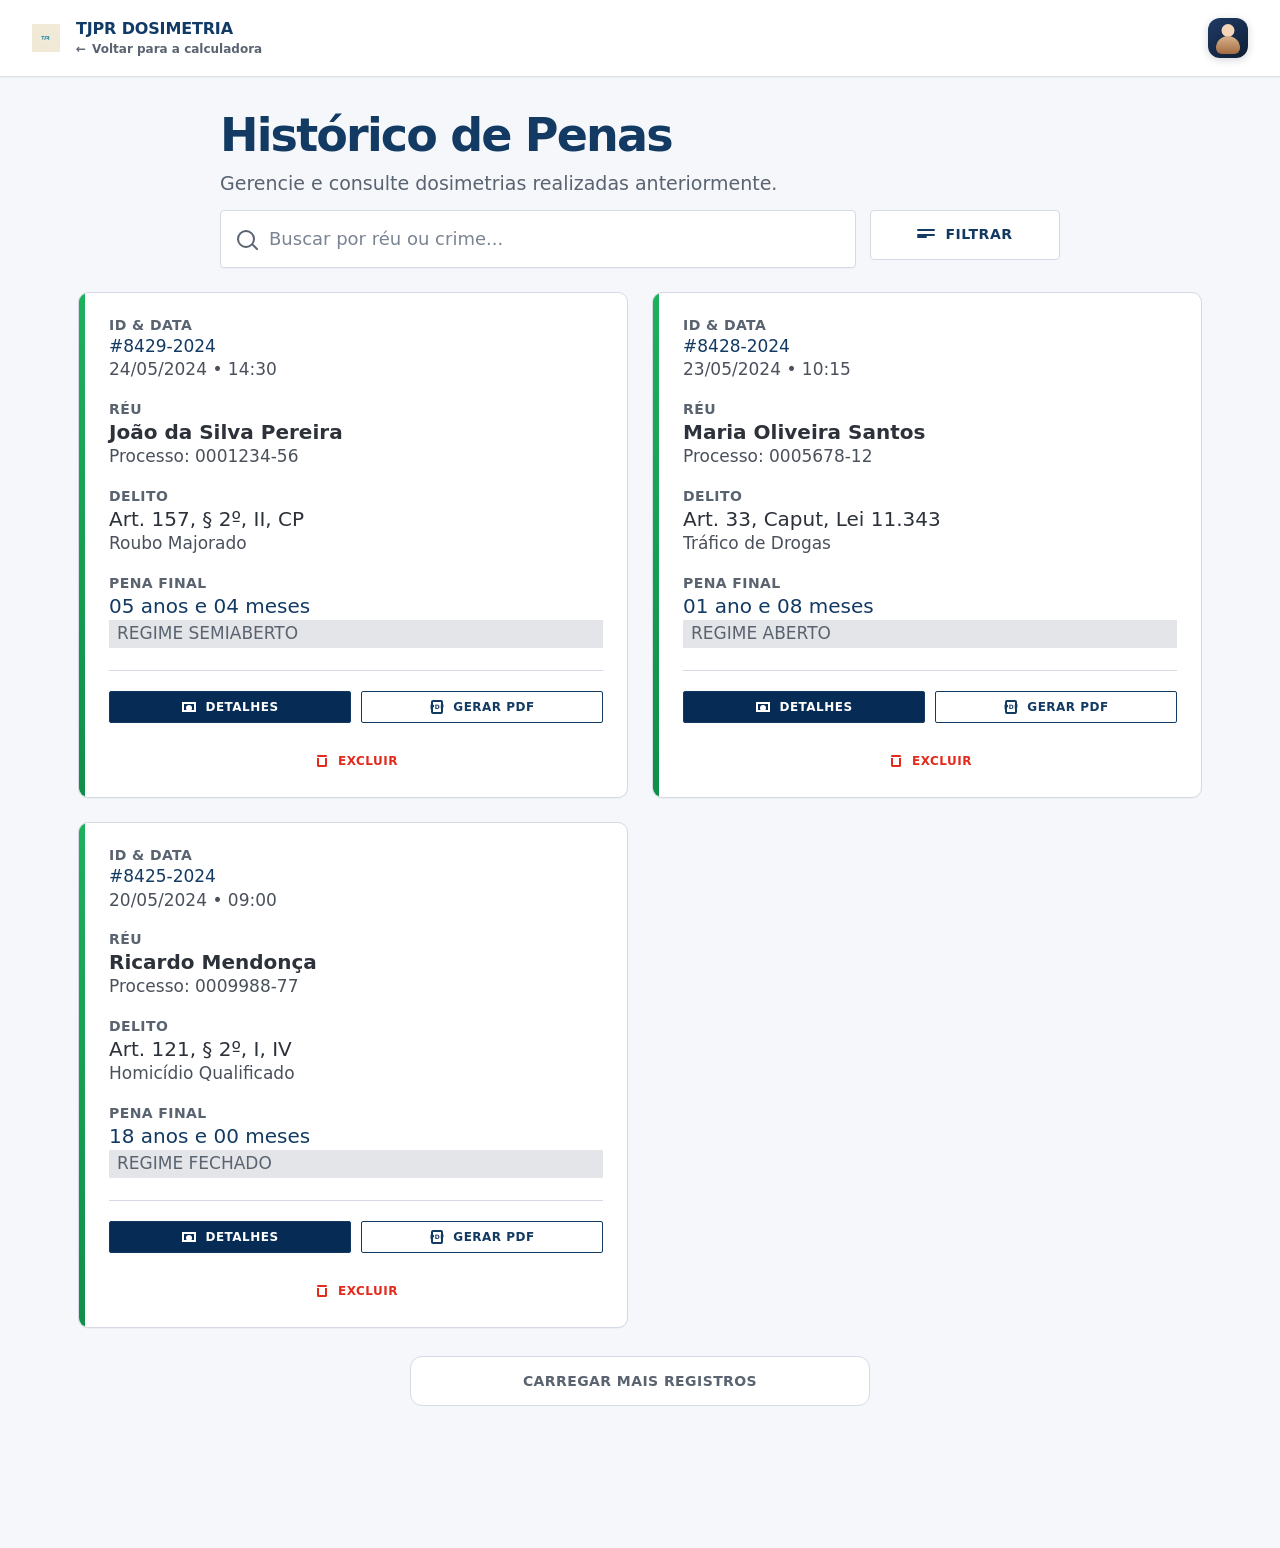
==== histotrico.html @ 45c31a15 "Melhora da interface" ====
<!DOCTYPE html>
<html lang="pt-br">
<head>
    <meta charset="UTF-8">
    <meta name="viewport" content="width=device-width, initial-scale=1.0">
    <link rel="stylesheet" href="style.css">
    <title>Histórico</title>
</head>
<body class="historico-page">
    <div class="screen-frame historico-screen-frame">
        <header class="top-app-bar" data-name="Header - TopAppBar">
            <div class="top-app-bar__brand" data-name="Container">
                <div class="top-app-bar__logo historico-top-app-bar__logo" data-name="TJPR Logo">
                    <img src="assets/figma/logo-tjpr.svg" alt="TJPR Logo">
                </div>
                <div class="historico-top-app-bar__text" data-name="Container">
                    <div class="top-app-bar__title historico-top-app-bar__title" data-name="Heading 1">
                        <span>TJPR DOSIMETRIA</span>
                    </div>
                    <a class="historico-back-link" href="index.html" aria-label="Voltar para a calculadora principal">Voltar para a calculadora</a>
                </div>
            </div>
            <a class="top-app-bar__profile" href="perfil.html" data-name="Container" aria-label="Abrir perfil do magistrado">
                <div class="historico-avatar" aria-hidden="true"></div>
            </a>
        </header>

        <main class="historico-main" aria-label="Tela de histórico">
            <section class="historico-hero">
                <h1 class="historico-title">Histórico de Penas</h1>
                <p class="historico-description">Gerencie e consulte dosimetrias realizadas anteriormente.</p>

                <form class="historico-search" id="historico-search-form" role="search">
                    <label class="historico-search__field" for="historico-search-input">
                        <span class="historico-search__icon" aria-hidden="true"></span>
                        <input
                            id="historico-search-input"
                            class="historico-search__input"
                            type="search"
                            placeholder="Buscar por réu ou crime..."
                            autocomplete="off"
                            aria-label="Buscar por réu ou crime"
                        >
                    </label>
                    <button type="button" class="historico-filter-button action-button action-button--ghost" aria-pressed="false">
                        <span class="historico-filter-button__icon" aria-hidden="true"></span>
                        FILTRAR
                    </button>
                </form>
            </section>

            <section class="historico-list" aria-label="Registros do histórico">
                <article class="historico-card" data-history-card data-searchable-text="#8429-2024 24/05/2024 14:30 João da Silva Pereira Processo 0001234-56 Art. 157, § 2º, II, CP Roubo Majorado 05 anos e 04 meses Regime semiaberto">
                    <div class="historico-card__accent" aria-hidden="true"></div>
                    <div class="historico-card__body">
                        <div class="historico-card__meta-row">
                            <div class="historico-card__meta-group">
                                <span class="historico-card__eyebrow">ID &amp; DATA</span>
                                <span class="historico-card__id">#8429-2024</span>
                                <span class="historico-card__date">24/05/2024 • 14:30</span>
                            </div>
                        </div>

                        <div class="historico-card__meta-group">
                            <span class="historico-card__eyebrow">RÉU</span>
                            <strong class="historico-card__name">João da Silva Pereira</strong>
                            <span class="historico-card__process">Processo: 0001234-56</span>
                        </div>

                        <div class="historico-card__meta-group">
                            <span class="historico-card__eyebrow">DELITO</span>
                            <span class="historico-card__crime">Art. 157, § 2º, II, CP</span>
                            <span class="historico-card__crime-detail">Roubo Majorado</span>
                        </div>

                        <div class="historico-card__meta-group">
                            <span class="historico-card__eyebrow">PENA FINAL</span>
                            <span class="historico-card__penalty">05 anos e 04 meses</span>
                            <span class="historico-card__regime">REGIME SEMIABERTO</span>
                        </div>

                        <div class="historico-card__divider" aria-hidden="true"></div>

                        <div class="historico-card__actions">
                            <button type="button" class="historico-card__action historico-card__action--primary" data-history-action="details">
                                <span class="historico-icon historico-icon--eye" aria-hidden="true"></span>
                                DETALHES
                            </button>
                            <button type="button" class="historico-card__action historico-card__action--secondary" data-history-action="pdf">
                                <span class="historico-icon historico-icon--pdf" aria-hidden="true"></span>
                                GERAR PDF
                            </button>
                        </div>

                        <button type="button" class="historico-card__delete" data-history-action="delete">
                            <span class="historico-icon historico-icon--trash" aria-hidden="true"></span>
                            EXCLUIR
                        </button>
                    </div>
                </article>

                <article class="historico-card" data-history-card data-searchable-text="#8428-2024 23/05/2024 10:15 Maria Oliveira Santos Processo 0005678-12 Art. 33, Caput, Lei 11.343 Tráfico de Drogas 01 ano e 08 meses Regime aberto">
                    <div class="historico-card__accent" aria-hidden="true"></div>
                    <div class="historico-card__body">
                        <div class="historico-card__meta-group">
                            <span class="historico-card__eyebrow">ID &amp; DATA</span>
                            <span class="historico-card__id">#8428-2024</span>
                            <span class="historico-card__date">23/05/2024 • 10:15</span>
                        </div>

                        <div class="historico-card__meta-group">
                            <span class="historico-card__eyebrow">RÉU</span>
                            <strong class="historico-card__name">Maria Oliveira Santos</strong>
                            <span class="historico-card__process">Processo: 0005678-12</span>
                        </div>

                        <div class="historico-card__meta-group">
                            <span class="historico-card__eyebrow">DELITO</span>
                            <span class="historico-card__crime">Art. 33, Caput, Lei 11.343</span>
                            <span class="historico-card__crime-detail">Tráfico de Drogas</span>
                        </div>

                        <div class="historico-card__meta-group">
                            <span class="historico-card__eyebrow">PENA FINAL</span>
                            <span class="historico-card__penalty">01 ano e 08 meses</span>
                            <span class="historico-card__regime">REGIME ABERTO</span>
                        </div>

                        <div class="historico-card__divider" aria-hidden="true"></div>

                        <div class="historico-card__actions">
                            <button type="button" class="historico-card__action historico-card__action--primary" data-history-action="details">
                                <span class="historico-icon historico-icon--eye" aria-hidden="true"></span>
                                DETALHES
                            </button>
                            <button type="button" class="historico-card__action historico-card__action--secondary" data-history-action="pdf">
                                <span class="historico-icon historico-icon--pdf" aria-hidden="true"></span>
                                GERAR PDF
                            </button>
                        </div>

                        <button type="button" class="historico-card__delete" data-history-action="delete">
                            <span class="historico-icon historico-icon--trash" aria-hidden="true"></span>
                            EXCLUIR
                        </button>
                    </div>
                </article>

                <article class="historico-card" data-history-card data-searchable-text="#8425-2024 20/05/2024 09:00 Ricardo Mendonça Processo 0009988-77 Art. 121, § 2º, I, IV Homicídio Qualificado 18 anos e 00 meses Regime fechado">
                    <div class="historico-card__accent" aria-hidden="true"></div>
                    <div class="historico-card__body">
                        <div class="historico-card__meta-group">
                            <span class="historico-card__eyebrow">ID &amp; DATA</span>
                            <span class="historico-card__id">#8425-2024</span>
                            <span class="historico-card__date">20/05/2024 • 09:00</span>
                        </div>

                        <div class="historico-card__meta-group">
                            <span class="historico-card__eyebrow">RÉU</span>
                            <strong class="historico-card__name">Ricardo Mendonça</strong>
                            <span class="historico-card__process">Processo: 0009988-77</span>
                        </div>

                        <div class="historico-card__meta-group">
                            <span class="historico-card__eyebrow">DELITO</span>
                            <span class="historico-card__crime">Art. 121, § 2º, I, IV</span>
                            <span class="historico-card__crime-detail">Homicídio Qualificado</span>
                        </div>

                        <div class="historico-card__meta-group">
                            <span class="historico-card__eyebrow">PENA FINAL</span>
                            <span class="historico-card__penalty">18 anos e 00 meses</span>
                            <span class="historico-card__regime">REGIME FECHADO</span>
                        </div>

                        <div class="historico-card__divider" aria-hidden="true"></div>

                        <div class="historico-card__actions">
                            <button type="button" class="historico-card__action historico-card__action--primary" data-history-action="details">
                                <span class="historico-icon historico-icon--eye" aria-hidden="true"></span>
                                DETALHES
                            </button>
                            <button type="button" class="historico-card__action historico-card__action--secondary" data-history-action="pdf">
                                <span class="historico-icon historico-icon--pdf" aria-hidden="true"></span>
                                GERAR PDF
                            </button>
                        </div>

                        <button type="button" class="historico-card__delete" data-history-action="delete">
                            <span class="historico-icon historico-icon--trash" aria-hidden="true"></span>
                            EXCLUIR
                        </button>
                    </div>
                </article>

                <button type="button" class="historico-load-more action-button action-button--outline" id="historico-load-more">
                    CARREGAR MAIS REGISTROS
                </button>
            </section>
        </main>

            <nav class="bottom-nav-bar historico-bottom-nav-bar" data-name="BottomNavBar (Mobile Only)">
            <a href="index.html" class="bottom-nav-bar__item">
            <img src="assets/figma/icon-bottom-1.svg" alt="">
            <span>Calculadora</span>
            </a>
            <a href="histotrico.html" class="bottom-nav-bar__item bottom-nav-bar__item--active">
            <img src="assets/figma/icon-bottom-2.svg" alt="">
            <span>Histórico</span>
            </a>
            <a href="perfil.html" class="bottom-nav-bar__item">
            <img src="assets/figma/icon-bottom-3.svg" alt="">
            <span>Perfil</span>
            </a>
        </nav>
    </div>
    <script src="script.js"></script>
</body>
</html>
---- style.css ----
* {
  box-sizing: border-box;
}
html, body {
  margin: 0;
  min-height: 100%;
}
body {
  display: flex;
  justify-content: center;
  align-items: flex-start;
  padding: 24px;
  background: #F8F9FA;
  font-family: Inter, system-ui, sans-serif;
  color: #44474E;
}
img {
  display: block;
  max-width: 100%;
}
button {
  font: inherit;
  cursor: pointer;
}
.screen-frame {
  width: min(100%, 1120px);
  max-width: 1120px;
  position: relative;
  padding: 112px 0 8px;
  background: #F8F9FA;
}
.top-app-bar {
  position: absolute;
  top: 0;
  left: 0;
  width: 100%;
  background: #EDEEEF;
  border-bottom: 1px solid #C4C6CF;
  padding: 8px 16px;
  display: flex;
  justify-content: space-between;
  align-items: center;
  gap: 16px;
}
.top-app-bar__brand {
  display: flex;
  align-items: center;
  gap: 16px;
}
.top-app-bar__logo {
  width: 40px;
  height: 40px;
}
.top-app-bar__logo img {
  width: 100%;
  height: 100%;
  object-fit: cover;
}
.top-app-bar__title {
  display: flex;
  flex-direction: column;
  font-family: Manrope, Inter, system-ui, sans-serif;
  font-weight: 700;
  font-size: 20px;
  line-height: 1.4;
  color: #002046;
}
.top-app-bar__title span:last-child {
  margin-top: -2px;
}
.top-app-bar__profile {
  display: flex;
  align-items: center;
  gap: 8px;
  border-radius: 999px;
  color: inherit;
  text-decoration: none;
  transition: background-color 0.18s ease, box-shadow 0.18s ease;
}
.top-app-bar__profile:hover,
.top-app-bar__profile:focus-visible {
  background: rgba(0, 32, 70, 0.06);
  box-shadow: 0 0 0 6px rgba(0, 32, 70, 0.06);
}
.top-app-bar__actions {
  display: none;
  align-items: center;
  gap: 12px;
  margin-left: auto;
}
.top-app-bar__action {
  min-height: 44px;
  min-width: 128px;
  padding: 0 18px;
  border-radius: 999px;
  border: 1px solid transparent;
  font-size: 12px;
  line-height: 1.3333333;
  font-weight: 700;
  letter-spacing: 0.05em;
  text-transform: uppercase;
  text-decoration: none;
  display: inline-flex;
  align-items: center;
  justify-content: center;
  transition: transform 0.18s ease, background-color 0.18s ease, color 0.18s ease, border-color 0.18s ease;
}
.top-app-bar__action:hover,
.top-app-bar__action:focus-visible {
  transform: translateY(-1px);
}
.top-app-bar__action--outline {
  border-color: #002046;
  background: #FFFFFF;
  color: #002046;
}
.top-app-bar__action--outline:hover,
.top-app-bar__action--outline:focus-visible {
  background: rgba(0, 32, 70, 0.08);
}
.top-app-bar__action--solid {
  background: #002046;
  color: #FFFFFF;
}
.top-app-bar__action--solid:hover,
.top-app-bar__action--solid:focus-visible {
  background: #0E355F;
}
.top-app-bar__profile-text {
  display: flex;
  flex-direction: column;
  font-size: 12px;
  line-height: 1.3333333;
  font-weight: 700;
  text-transform: uppercase;
  letter-spacing: 0.05em;
  color: #44474E;
}
.top-app-bar__avatar {
  width: 32px;
  height: 32px;
  border-radius: 50%;
  background: #C4C6CF;
}
.main-frame {
  width: min(100%, 1040px);
  margin: 0 auto;
  display: flex;
  flex-direction: column;
  gap: 24px;
}
.breadcrumbs-step {
  display: flex;
  align-items: center;
  gap: 4px;
}
.breadcrumbs-step__item,
.breadcrumbs-step__step {
  font-size: 12px;
  line-height: 1.3333333;
  text-transform: uppercase;
  letter-spacing: 0.05em;
}
.breadcrumbs-step__item {
  font-weight: 500;
  color: #44474E;
}
.breadcrumbs-step__step {
  font-weight: 700;
  color: #002046;
}
.content-columns {
  display: grid;
  gap: 24px;
  grid-template-columns: 1fr;
}
.data-entry-sidebar-left,
.circumstances-grid {
  display: flex;
  flex-direction: column;
  gap: 16px;
}
.section {
  background: #FFFFFF;
  border: 1px solid #C4C6CF;
  border-radius: 8px;
}
.section-delito {
  padding: 24px;
  display: flex;
  flex-direction: column;
  gap: 16px;
}
.section__heading,
.section-circumstances__title,
.section-result-card__title {
  font-family: Manrope, Inter, system-ui, sans-serif;
  font-weight: 600;
  font-size: 20px;
  line-height: 1.4;
  color: #002046;
}
.section__fields {
  display: grid;
  grid-template-columns: 1fr;
  gap: 16px;
}
.field-row {
  display: flex;
  flex-direction: column;
  gap: 8px;
}
.field-label,
.section__interval span,
.section-circumstances__quantity span:first-child,
.footer__copyright,
.footer__links a,
.bottom-nav-bar__item span {
  font-size: 12px;
  line-height: 1.3333333;
  font-weight: 700;
  letter-spacing: 0.05em;
  text-transform: uppercase;
}
.field-label,
.section__interval span,
.footer__copyright,
.footer__links a,
.bottom-nav-bar__item span {
  color: #44474E;
}
.field-input {
  display: flex;
  align-items: center;
  justify-content: space-between;
  min-height: 44px;
  padding: 0 14px;
  background: #FFFFFF;
  border: 1px solid #C4C6CF;
  border-radius: 4px;
  transition: border-color 0.2s ease, box-shadow 0.2s ease;
}
.field-input:hover,
.field-input:focus-within {
  border-color: #002046;
  box-shadow: 0 0 0 4px rgba(0, 32, 70, 0.08);
}
.field-input__control {
  width: 100%;
  border: none;
  outline: none;
  background: transparent;
  font-size: 16px;
  font-weight: 600;
  color: #44474E;
  font-family: inherit;
  min-height: 44px;
}
.field-input__control:hover,
.field-input__control:focus {
  cursor: text;
}
.field-input__control::-webkit-outer-spin-button,
.field-input__control::-webkit-inner-spin-button {
  -webkit-appearance: none;
  margin: 0;
}
.field-input__control[type=number] {
  appearance: textfield;
  -moz-appearance: textfield;
}
.field-value {
  font-size: 16px;
  font-weight: 600;
  color: #44474E;
}
.section__interval {
  display: flex;
  justify-content: space-between;
  align-items: center;
  gap: 8px;
  padding-top: 16px;
  border-top: 1px solid #C4C6CF;
}
.section__interval span:last-child {
  font-size: 16px;
  font-weight: 700;
}

/* Development notice toast */
.dev-toast {
  position: fixed;
  left: 50%;
  transform: translateX(-50%) translateY(20px);
  bottom: 24px;
  background: rgba(0, 0, 0, 0.85);
  color: #FFFFFF;
  padding: 10px 14px;
  border-radius: 8px;
  font-size: 14px;
  font-weight: 600;
  opacity: 0;
  pointer-events: none;
  transition: transform .25s ease, opacity .25s ease;
  z-index: 1100;
}
.dev-toast.show {
  opacity: 1;
  transform: translateX(-50%) translateY(0);
  pointer-events: auto;
}
.section-result-card {
  position: relative;
  overflow: hidden;
  border: none;
  background: #002046;
  border-radius: 8px;
  padding: 24px;
  display: flex;
  flex-direction: column;
  gap: 12px;
}
.section-result-card__shadow {
  position: absolute;
  inset: 0;
  background: transparent;
}
.section-result-card__title {
  color: #FFFFFF;
}
.section-result-card__content {
  display: flex;
  flex-direction: column;
  gap: 4px;
}
.section-result-card__value {
  font-size: 24px;
  font-weight: 700;
  line-height: 1.2;
  color: #FFFFFF;
}
.section-result-card__note {
  font-size: 12px;
  line-height: 1.3333333;
  color: rgba(255, 255, 255, 0.8);
}
.section-circumstances {
  padding: 24px;
  display: flex;
  flex-direction: column;
  gap: 24px;
}
.section-circumstances__header {
  display: flex;
  flex-direction: column;
  gap: 8px;
}
.section-circumstances__title {
  display: flex;
  flex-direction: column;
  gap: 2px;
}
.section-circumstances__hint {
  font-size: 12px;
  line-height: 1.3333333;
  color: #44474E;
}
.section-circumstances__quantity {
  display: flex;
  justify-content: space-between;
  align-items: center;
  gap: 12px;
}
.section-circumstances__quantity span:last-child {
  font-size: 14px;
  font-weight: 700;
  color: #002046;
}
.circumstances-list {
  display: flex;
  flex-direction: column;
  gap: 12px;
}
.circumstance-card {
  background: #FFFFFF;
  border: 1px solid #C4C6CF;
  border-radius: 8px;
  padding: 16px;
  display: grid;
  gap: 12px;
}
.circumstance-card__heading {
  display: flex;
  justify-content: space-between;
  align-items: center;
  gap: 10px;
}
.circumstance-card__title {
  font-size: 12px;
  font-weight: 700;
  text-transform: uppercase;
  letter-spacing: 0.05em;
  color: #002046;
}
.circumstance-card__description {
  font-size: 12px;
  line-height: 1.4;
  color: #44474E;
}
.circumstance-card__toggle {
  display: inline-flex;
  align-items: center;
  gap: 10px;
  padding: 8px 12px;
  border-radius: 12px;
  border: 1px solid transparent;
  background: transparent;
  color: #002046;
  font-size: 12px;
  font-weight: 700;
  text-transform: uppercase;
  cursor: pointer;
  transition: transform 0.2s ease, color 0.2s ease;
}
.circumstance-card__toggle:hover {
  transform: translateY(-1px);
}
.circumstance-card__toggle:hover .circumstance-card__toggle-track {
  background: #D8DBDF;
}
.circumstance-card__toggle-track {
  position: relative;
  width: 34px;
  height: 20px;
  border-radius: 999px;
  background: #E7E8E9;
  flex-shrink: 0;
  transition: background 0.2s ease;
}
.circumstance-card__toggle-ball {
  position: absolute;
  top: 2px;
  left: 2px;
  width: 16px;
  height: 16px;
  border-radius: 999px;
  background: #FFFFFF;
  box-shadow: 0 0 0 1px #C4C6CF;
  transition: left 0.25s ease, background 0.25s ease, box-shadow 0.25s ease;
}
.circumstance-card__toggle[aria-pressed="true"] .circumstance-card__toggle-track {
  background: #002046;
}
.circumstance-card__toggle[aria-pressed="true"] .circumstance-card__toggle-ball {
  left: calc(100% - 18px - 2px);
  box-shadow: 0 0 0 1px rgba(255, 255, 255, 0.4);
}
.circumstance-card__toggle[aria-pressed="true"] {
  color: #002046;
}
.circumstance-card__toggle:focus-visible {
  outline: 2px solid #002046;
  outline-offset: 2px;
}
.circumstance-card__toggle img {
  display: none;
}
.section-circumstances__actions {
  display: flex;
  justify-content: space-between;
  gap: 12px;
  padding-top: 16px;
  border-top: 1px solid #C4C6CF;
}
.action-button {
  min-height: 44px;
  border-radius: 4px;
  border: 1px solid transparent;
  padding: 0 16px;
  font-size: 12px;
  line-height: 1.3333333;
  font-weight: 700;
  text-transform: uppercase;
  display: inline-flex;
  align-items: center;
  justify-content: center;
  gap: 8px;
}
.action-button--outline {
  background: transparent;
  border-color: #002046;
  color: #002046;
}
.action-button--outline:hover,
.action-button--outline:focus-visible {
  background: rgba(0, 32, 70, 0.08);
}
.action-button--primary {
  background: #002046;
  color: #FFFFFF;
  border-color: #002046;
}
.action-button--primary:hover,
.action-button--primary:focus-visible {
  background: #0E355F;
}
.footer {
  background: #F3F4F5;
  border-top: 1px solid #C4C6CF;
}
.footer__content {
  display: flex;
  justify-content: space-between;
  align-items: center;
  gap: 16px;
  padding: 16px 24px;
}
.footer__links {
  display: flex;
  gap: 24px;
}
.footer__links a {
  text-decoration: none;
  color: #44474E;
}
.bottom-nav-bar {
  margin: 24px auto 0;
  width: calc(100% - 32px);
  max-width: 420px;
  background: #1B365D;
  border-top: 1px solid #C4C6CF;
  border-radius: 8px;
  display: flex;
  justify-content: space-between;
  align-items: center;
  padding: 8px 18px;
}
.bottom-nav-bar__item {
  display: inline-flex;
  flex-direction: column;
  align-items: center;
  gap: 4px;
  text-decoration: none;
  color: #FFFFFF;
  font-size: 12px;
  line-height: 1.3333333;
  font-weight: 700;
  transition: transform 0.18s ease, color 0.18s ease, filter 0.18s ease;
}
.bottom-nav-bar__item:hover,
.bottom-nav-bar__item:focus-visible {
  color: #87A0CD;
  transform: translateY(-2px);
}
.bottom-nav-bar__item:hover img,
.bottom-nav-bar__item:focus-visible img {
  filter: brightness(1.2) saturate(1.2);
}
.bottom-nav-bar__item--active {
  color: #87A0CD;
}

@media (min-width: 640px) {
  body {
    padding: 32px;
  }

  .screen-frame {
    padding: 132px 0 16px;
  }

  .top-app-bar {
    padding: 12px 24px;
  }

  .main-frame {
    gap: 28px;
  }

  .content-columns {
    grid-template-columns: minmax(280px, 420px) minmax(320px, 1fr);
    align-items: start;
  }

  .section__fields {
    grid-template-columns: repeat(2, minmax(0, 1fr));
  }

  .section__interval {
    grid-column: 1 / -1;
  }

  .bottom-nav-bar {
    display: none;
  }

  .footer__content {
    flex-wrap: wrap;
    justify-content: space-between;
  }
}

@media (min-width: 1024px) {
  body {
    padding: 40px;
  }

  .screen-frame {
    padding: 140px 0 24px;
  }

  .content-columns {
    gap: 32px;
    grid-template-columns: 1fr;
  }

  .section-delito,
  .section-circumstances {
    padding: 32px;
  }

  .top-app-bar__logo {
    width: 48px;
    height: 48px;
  }

  .top-app-bar__title {
    font-size: 22px;
  }

  .top-app-bar__actions {
    display: flex;
  }
}

body.segundo-page {
  display: block;
  justify-content: initial;
  align-items: initial;
  padding: 0;
  min-height: 100vh;
  overflow-x: hidden;
  background: #F8F9FA;
  color: #191C1D;
}

.segundo-page .screen-frame {
  width: 100%;
  max-width: 100%;
  min-height: 100vh;
  padding: 0 0 88px;
  background: #F8F9FA;
}

.segundo-page .top-app-bar {
  position: sticky;
  top: 0;
  z-index: 20;
  min-height: 64px;
  padding: 12px 24px;
  background: #F8F9FA;
  border-bottom: 1px solid #C4C6CF;
}

.segundo-page .top-app-bar__brand {
  color: inherit;
  text-decoration: none;
}

.segundo-top-app-bar__logo {
  width: 18px;
  height: 19px;
}

.segundo-top-app-bar__title {
  display: block;
  font-size: 20px;
  line-height: 1.4;
  letter-spacing: 0;
  color: #002046;
}

.segundo-header-actions {
  display: flex;
  align-items: center;
  gap: 12px;
}

.segundo-header-link {
  display: none;
  min-height: 40px;
  padding: 0 18px;
  border: 1px solid #002046;
  border-radius: 4px;
  align-items: center;
  justify-content: center;
  color: #002046;
  background: #FFFFFF;
  font-size: 12px;
  line-height: 1.3333333;
  font-weight: 700;
  letter-spacing: 0.05em;
  text-transform: uppercase;
  text-decoration: none;
}

.segundo-main {
  width: min(100%, 1180px);
  margin: 0 auto;
  padding: 24px;
  display: grid;
  gap: 24px;
}

.segundo-summary {
  display: grid;
  gap: 16px;
}

.segundo-reference-card,
.segundo-current-card,
.segundo-factor-list {
  border-radius: 8px;
}

.segundo-reference-card {
  padding: 24px;
  border: 1px solid #C4C6CF;
  background: #FFFFFF;
}

.segundo-kicker {
  margin-bottom: 12px;
  display: flex;
  align-items: center;
  gap: 8px;
  color: #74777F;
  font-size: 12px;
  line-height: 1.3333333;
  font-weight: 700;
  letter-spacing: 0.05em;
}

.segundo-kicker__icon {
  width: 10px;
  height: 12px;
  border: 2px solid #002046;
  border-top-width: 4px;
  border-radius: 2px;
}

.segundo-reference-card h1 {
  margin: 0;
  max-width: 520px;
  font-family: Manrope, Inter, system-ui, sans-serif;
  color: #002046;
  font-size: 24px;
  line-height: 1.3333333;
  font-weight: 600;
}

.segundo-reference-card p {
  margin: 8px 0 0;
  max-width: 620px;
  color: #44474E;
  font-size: 14px;
  line-height: 1.45;
}

.segundo-current-card {
  padding: 24px;
  background: #002046;
  color: #FFFFFF;
  box-shadow: 0 16px 34px rgba(0, 32, 70, 0.12);
}

.segundo-current-card > span {
  color: #AEC7F7;
  font-size: 12px;
  line-height: 1.3333333;
  font-weight: 700;
  letter-spacing: 0.05em;
}

.segundo-current-card strong {
  display: block;
  margin-top: 4px;
  font-family: Manrope, Inter, system-ui, sans-serif;
  font-size: 32px;
  line-height: 1.25;
  font-weight: 700;
}

.segundo-current-card p {
  margin: 8px 0 0;
  display: flex;
  align-items: center;
  gap: 6px;
  color: #D6E3FF;
  font-size: 12px;
  line-height: 1.3333333;
}

.segundo-factors {
  display: grid;
  gap: 24px;
}

.segundo-factor-section {
  display: grid;
  gap: 16px;
}

.segundo-factor-section__title {
  display: flex;
  align-items: center;
  gap: 10px;
  padding: 0 4px;
}

.segundo-factor-section__title h2 {
  margin: 0;
  font-family: Manrope, Inter, system-ui, sans-serif;
  color: #191C1D;
  font-size: 20px;
  line-height: 1.4;
  font-weight: 600;
}

.segundo-factor-icon {
  width: 22px;
  height: 22px;
  border-radius: 999px;
  display: inline-flex;
  align-items: center;
  justify-content: center;
  flex: 0 0 auto;
  font-size: 14px;
  line-height: 1;
  font-weight: 800;
}

.segundo-factor-section--aggravating .segundo-factor-icon {
  color: #BA1A1A;
  border: 2px solid currentColor;
}

.segundo-factor-section--mitigating .segundo-factor-icon {
  color: #475F87;
  border: 2px solid currentColor;
}

.segundo-factor-list {
  overflow: hidden;
  border: 1px solid #C4C6CF;
  background: #FFFFFF;
}

.segundo-factor-item {
  min-height: 81px;
  padding: 16px;
  display: grid;
  grid-template-columns: 20px minmax(0, 1fr);
  gap: 16px;
  border-bottom: 1px solid #C4C6CF;
  cursor: pointer;
}

.segundo-factor-item:last-child {
  border-bottom: none;
}

.segundo-factor-item input {
  width: 20px;
  height: 20px;
  margin: 4px 0 0;
  accent-color: #002046;
}

.segundo-factor-item__body {
  display: grid;
  gap: 4px;
  min-width: 0;
}

.segundo-factor-item__body strong {
  color: #191C1D;
  font-size: 12px;
  line-height: 1.3333333;
  font-weight: 700;
  letter-spacing: 0.05em;
  text-transform: uppercase;
}

.segundo-factor-item__body > span {
  color: #44474E;
  font-size: 12px;
  line-height: 1.3333333;
}

.segundo-fraction-row {
  margin-top: 4px;
  display: flex;
  align-items: center;
  flex-wrap: wrap;
  gap: 10px 16px;
}

.segundo-fraction-row > span {
  color: #74777F;
  font-size: 12px;
  line-height: 1.3333333;
}

.segundo-fraction-row select {
  min-height: 28px;
  max-width: 160px;
  padding: 4px 28px 4px 8px;
  border: 1px solid #C4C6CF;
  border-radius: 2px;
  background: #F8F9FA;
  color: #191C1D;
  font: inherit;
  font-size: 12px;
}

.segundo-actions {
  padding-top: 32px;
  border-top: 1px solid #C4C6CF;
  display: grid;
  gap: 12px;
}

.segundo-actions .action-button {
  width: 100%;
  min-height: 48px;
  text-decoration: none;
}

.segundo-action-clear {
  border-color: transparent;
  background: transparent;
  color: #44474E;
}

.segundo-page .bottom-nav-bar {
  position: fixed;
  left: 0;
  right: 0;
  bottom: 0;
  width: 100%;
  max-width: none;
  margin: 0;
  padding: 8px 35px;
  border-radius: 0;
  border-top: 1px solid #C4C6CF;
  background: #F8F9FA;
  box-shadow: 0 -1px 8px rgba(12, 24, 44, 0.08);
}

.segundo-page .bottom-nav-bar__item {
  min-width: 65px;
  color: #44474E;
}

.segundo-page .bottom-nav-bar__item--active {
  padding: 4px 20px;
  border-radius: 12px;
  background: #1B365D;
  color: #87A0CD;
}

.segundo-page .bottom-nav-bar__item img {
  width: 18px;
  height: 18px;
}

.segundo-page .bottom-nav-bar__item span {
  font-size: 12px;
  line-height: 1.3333333;
  letter-spacing: 0;
  text-transform: none;
}

@media (min-width: 680px) {
  .segundo-header-link {
    display: inline-flex;
  }

  .segundo-main {
    padding: 32px;
  }

  .segundo-summary {
    grid-template-columns: minmax(0, 1fr) minmax(280px, 360px);
    align-items: stretch;
  }

  .segundo-reference-card,
  .segundo-current-card {
    min-height: 156px;
  }

  .segundo-actions {
    grid-template-columns: minmax(180px, 1fr) minmax(160px, 0.8fr) minmax(220px, 1fr);
    align-items: center;
  }
}

@media (min-width: 960px) {
  .segundo-page .screen-frame {
    padding-bottom: 32px;
  }

  .segundo-main {
    padding: 32px 40px;
    gap: 32px;
  }

  .segundo-factors {
    grid-template-columns: repeat(2, minmax(0, 1fr));
    align-items: start;
  }

  .segundo-page .bottom-nav-bar {
    display: none;
  }
}

body.historico-page {
  display: block;
  justify-content: initial;
  align-items: initial;
  padding: 0;
  min-height: 100vh;
  overflow-x: hidden;
  background: #F5F7FA;
  font-family: Inter, system-ui, sans-serif;
}

.historico-page .screen-frame {
  width: 100%;
  max-width: 100%;
  min-height: 100vh;
  padding: 0 0 88px;
  background: #F5F7FA;
}

.historico-page .historico-screen-frame {
  position: relative;
}

.historico-page .top-app-bar {
  position: sticky;
  top: 0;
  z-index: 20;
  background: #FFFFFF;
  border-bottom: 1px solid #E1E4EA;
  padding: 14px 18px;
  box-shadow: 0 1px 0 rgba(12, 24, 44, 0.04);
}

.historico-top-app-bar__logo {
  width: 28px;
  height: 28px;
}

.historico-top-app-bar__title {
  font-size: 16px;
  letter-spacing: -0.01em;
  color: #113A67;
}

.historico-top-app-bar__text {
  display: flex;
  flex-direction: column;
  gap: 2px;
}

.historico-back-link {
  display: inline-flex;
  align-items: center;
  width: fit-content;
  font-size: 12px;
  line-height: 1.2;
  font-weight: 700;
  color: #5A6370;
  text-decoration: none;
}

.historico-back-link::before {
  content: '←';
  margin-right: 6px;
}

.historico-back-link:hover,
.historico-back-link:focus-visible {
  color: #123A63;
}

.historico-avatar {
  width: 40px;
  height: 40px;
  border-radius: 12px;
  background: linear-gradient(145deg, #203B66 0%, #0E1D33 100%);
  position: relative;
  overflow: hidden;
  box-shadow: 0 2px 8px rgba(14, 29, 51, 0.18);
}

.historico-avatar::before,
.historico-avatar::after {
  content: '';
  position: absolute;
  left: 50%;
  transform: translateX(-50%);
  border-radius: 999px;
}

.historico-avatar::before {
  top: 6px;
  width: 13px;
  height: 13px;
  background: #F6D4B8;
}

.historico-avatar::after {
  bottom: 4px;
  width: 24px;
  height: 18px;
  background: linear-gradient(180deg, #D9B38A 0%, #A46B42 100%);
  border-radius: 12px 12px 6px 6px;
}

.historico-page .historico-main {
  width: min(100%, 1180px);
  margin: 0 auto;
  padding: 22px 16px 28px;
}

.historico-hero {
  display: flex;
  flex-direction: column;
  gap: 10px;
  margin: 0 auto 20px;
  width: 100%;
  max-width: 760px;
}

.historico-title {
  margin: 0;
  font-family: Manrope, Inter, system-ui, sans-serif;
  font-size: 38px;
  line-height: 1.05;
  letter-spacing: -0.04em;
  color: #123A63;
}

.historico-description {
  margin: 0;
  font-size: 18px;
  line-height: 1.5;
  color: #5A6370;
}

.historico-search {
  display: flex;
  flex-direction: column;
  gap: 14px;
  margin-top: 2px;
  width: 100%;
}

.historico-search__field {
  display: flex;
  align-items: center;
  gap: 12px;
  min-height: 58px;
  padding: 0 16px;
  background: #FFFFFF;
  border: 1px solid #D5DAE3;
  border-radius: 4px;
  box-shadow: 0 1px 0 rgba(12, 24, 44, 0.03);
}

.historico-search__field:focus-within {
  border-color: #123A63;
  box-shadow: 0 0 0 4px rgba(18, 58, 99, 0.08);
}

.historico-search__icon {
  width: 18px;
  height: 18px;
  border: 2px solid #5A6370;
  border-radius: 50%;
  position: relative;
  flex: 0 0 auto;
}

.historico-search__icon::after {
  content: '';
  position: absolute;
  width: 8px;
  height: 2px;
  background: #5A6370;
  right: -6px;
  bottom: -2px;
  transform: rotate(45deg);
  border-radius: 999px;
}

.historico-search__input {
  width: 100%;
  border: none;
  outline: none;
  background: transparent;
  font-size: 18px;
  line-height: 1.4;
  color: #203042;
  font-family: inherit;
}

.historico-search__input::placeholder {
  color: #7A8492;
}

.action-button--ghost {
  background: #FFFFFF;
  border-color: #D5DAE3;
  color: #123A63;
}

.action-button--ghost:hover,
.action-button--ghost:focus-visible {
  background: #F0F4F8;
}

.historico-filter-button {
  width: 100%;
  min-height: 50px;
  border-radius: 4px;
  gap: 10px;
  justify-content: center;
  font-size: 14px;
  letter-spacing: 0.04em;
}

.historico-filter-button__icon {
  width: 18px;
  height: 18px;
  position: relative;
}

.historico-filter-button__icon::before,
.historico-filter-button__icon::after {
  content: '';
  position: absolute;
  left: 0;
  right: 0;
  background: currentColor;
  border-radius: 999px;
}

.historico-filter-button__icon::before {
  top: 3px;
  height: 2px;
  box-shadow: 0 5px 0 currentColor;
}

.historico-filter-button__icon::after {
  top: 10px;
  width: 10px;
  height: 2px;
}

.historico-list {
  display: grid;
  grid-template-columns: minmax(0, 1fr);
  gap: 18px;
}

.historico-card {
  display: grid;
  grid-template-columns: 6px minmax(0, 1fr);
  background: #FFFFFF;
  border: 1px solid #D4D9E3;
  border-radius: 10px;
  overflow: hidden;
  box-shadow: 0 1px 0 rgba(12, 24, 44, 0.03);
}

.historico-card__accent {
  background: linear-gradient(180deg, #1DB05D 0%, #0F8F49 100%);
}

.historico-card__body {
  padding: 18px 16px 16px;
  display: flex;
  flex-direction: column;
  gap: 18px;
}

.historico-card__meta-group {
  display: flex;
  flex-direction: column;
  gap: 2px;
}

.historico-card__eyebrow {
  font-size: 14px;
  font-weight: 700;
  line-height: 1.2;
  text-transform: uppercase;
  letter-spacing: 0.03em;
  color: #5A6370;
}

.historico-card__id,
.historico-card__date,
.historico-card__process,
.historico-card__crime-detail,
.historico-card__regime {
  font-size: 16px;
  line-height: 1.28;
  color: #4A515B;
}

.historico-card__id {
  color: #123A63;
  font-size: 17px;
}

.historico-card__name,
.historico-card__crime,
.historico-card__penalty {
  font-size: 19px;
  line-height: 1.22;
  color: #2D323A;
}

.historico-card__name {
  font-weight: 700;
}

.historico-card__penalty {
  color: #123A63;
}

.historico-card__regime {
  width: 100%;
  min-height: 22px;
  padding: 2px 8px;
  background: #E4E5E8;
  color: #5A6370;
  font-size: 12px;
  line-height: 1.4;
  text-transform: uppercase;
}

.historico-card__divider {
  height: 1px;
  background: #D4D9E3;
  margin-top: 2px;
}

.historico-card__actions {
  display: grid;
  grid-template-columns: repeat(2, minmax(0, 1fr));
  gap: 8px;
}

.historico-card__action,
.historico-card__delete {
  min-height: 32px;
  border-radius: 2px;
  font-size: 12px;
  line-height: 1.2;
  font-weight: 700;
  letter-spacing: 0.04em;
  text-transform: uppercase;
  display: inline-flex;
  align-items: center;
  justify-content: center;
  gap: 8px;
}

.historico-card__action {
  border: 1px solid #123A63;
  padding: 0 10px;
}

.historico-card__action--primary {
  background: #062B54;
  color: #FFFFFF;
}

.historico-card__action--secondary {
  background: #FFFFFF;
  color: #123A63;
}

.historico-card__delete {
  width: fit-content;
  align-self: center;
  border: none;
  background: transparent;
  color: #E22B1D;
  padding: 4px 0 0;
}

.historico-icon {
  display: inline-block;
  width: 16px;
  height: 16px;
  position: relative;
  flex: 0 0 auto;
}

.historico-icon--eye::before {
  content: '';
  position: absolute;
  inset: 3px 1px;
  border: 2px solid currentColor;
  border-radius: 999px / 70%;
}

.historico-icon--eye::after {
  content: '';
  position: absolute;
  top: 6px;
  left: 5px;
  width: 6px;
  height: 6px;
  background: currentColor;
  border-radius: 50%;
}

.historico-icon--pdf::before {
  content: '';
  position: absolute;
  inset: 1px 2px;
  border: 2px solid currentColor;
  border-radius: 2px;
}

.historico-icon--pdf::after {
  content: 'PDF';
  position: absolute;
  inset: 0;
  display: grid;
  place-items: center;
  font-size: 6px;
  line-height: 1;
  font-weight: 700;
  color: currentColor;
}

.historico-icon--trash::before {
  content: '';
  position: absolute;
  left: 3px;
  right: 3px;
  bottom: 2px;
  top: 5px;
  border: 2px solid currentColor;
  border-top: none;
  border-radius: 0 0 2px 2px;
}

.historico-icon--trash::after {
  content: '';
  position: absolute;
  left: 3px;
  right: 3px;
  top: 2px;
  height: 2px;
  background: currentColor;
  border-radius: 999px;
}

.historico-load-more {
  width: min(100%, 360px);
  margin: 10px auto 10px;
  min-height: 50px;
  border-radius: 12px;
  border-color: #D5DAE3;
  color: #5A6370;
  background: #FFFFFF;
  font-size: 14px;
  letter-spacing: 0.03em;
}

.historico-page .bottom-nav-bar {
  position: fixed;
  left: 0;
  right: 0;
  bottom: 0;
  margin: 0;
  width: 100%;
  max-width: none;
  border-radius: 0;
  border-top: 1px solid #E1E4EA;
  background: #FFFFFF;
  box-shadow: 0 -1px 8px rgba(12, 24, 44, 0.08);
  padding: 10px 18px 12px;
}

.historico-page .bottom-nav-bar__item {
  width: 75px;
  height: 60px;

  display: flex;
  flex-direction: column;
  align-items: center;
  justify-content: center;

  gap: 4px;

  text-decoration: none;
  color: #ffffff;

  border-radius: 24px;

  transition: .25s;
}

.historico-page .bottom-nav-bar__item--active {
  background: #1F3B6D;
}
.historico-page .bottom-nav-bar__item--active img {
  filter: brightness(0) saturate(100%) invert(72%) sepia(16%) saturate(750%) hue-rotate(184deg);
}
.historico-page .bottom-nav-bar__item--active span {
  color: #ededed !important;
}

.historico-page .bottom-nav-bar__item img {
  width: 24px;
  height: 24px;
}

.historico-page .bottom-nav-bar__item span {
  font-size: 12px;
  letter-spacing: 0;
  text-transform: none;
}

.historico-page .footer {
  display: none;
}

@media (min-width: 640px) {
  .historico-page .top-app-bar {
    padding: 16px 24px;
  }

  .historico-page .historico-main {
    padding: 28px 24px 36px;
  }

  .historico-hero {
    margin-bottom: 24px;
  }

  .historico-title {
    font-size: 42px;
  }

  .historico-description {
    font-size: 19px;
  }

  .historico-search {
    display: grid;
    grid-template-columns: minmax(0, 1fr) 170px;
    align-items: start;
  }

  .historico-filter-button {
    width: 170px;
  }

  .historico-list {
    gap: 20px;
  }

  .historico-card__body {
    padding: 20px 20px 18px;
  }

  .historico-load-more {
    width: min(100%, 420px);
    margin-top: 14px;
  }
}

@media (min-width: 900px) {
  .historico-page .historico-main {
    padding: 32px 28px 40px;
  }

  .historico-page .top-app-bar {
    padding: 18px 32px;
  }

  .historico-page .historico-main {
    width: min(100%, 1180px);
  }

  .historico-list {
    grid-template-columns: repeat(2, minmax(0, 1fr));
    gap: 24px;
    align-items: start;
  }

  .historico-card {
    height: 100%;
  }

  .historico-card__body {
    padding: 22px 22px 20px;
  }

  .historico-load-more {
    grid-column: 1 / -1;
    width: min(100%, 460px);
    margin-top: 8px;
  }
}

@media (min-width: 1024px) {
  .historico-page .historico-main {
    padding-top: 34px;
    padding-bottom: 44px;
  }

  .historico-page .bottom-nav-bar {
    max-width: 430px;
    left: 50%;
    transform: translateX(-50%);
    border-radius: 16px 16px 0 0;
    width: 100%;
    height: auto;
  }

  .historico-hero {
    max-width: 840px;
  }

  .historico-title {
    font-size: 46px;
  }

  .historico-description {
    max-width: 680px;
  }

  .historico-search {
    grid-template-columns: minmax(0, 1fr) 190px;
  }

  .historico-filter-button {
    width: 190px;
  }

  .historico-card__body {
    padding: 24px 24px 22px;
    gap: 20px;
  }

  .historico-card__name,
  .historico-card__crime,
  .historico-card__penalty {
    font-size: 20px;
  }

  .historico-card__id,
  .historico-card__date,
  .historico-card__process,
  .historico-card__crime-detail,
  .historico-card__regime {
    font-size: 17px;
  }

  .historico-card__actions {
    gap: 10px;
  }

  .historico-load-more {
    margin-top: 4px;
  }
}

body.perfil-page {
  display: block;
  justify-content: initial;
  align-items: initial;
  padding: 0;
  min-height: 100vh;
  overflow-x: hidden;
  background: #F8F9FA;
  font-family: Inter, system-ui, sans-serif;
  color: #191C1D;
}

.perfil-page .screen-frame {
  width: 100%;
  max-width: 100%;
  min-height: 100vh;
  padding: 0 0 88px;
  background: #F8F9FA;
}

.perfil-page .top-app-bar {
  position: sticky;
  top: 0;
  z-index: 20;
  min-height: 65px;
  padding: 12px 24px;
  background: #F8F9FA;
  border-bottom: 1px solid #C4C6CF;
  box-shadow: none;
}

.perfil-top-app-bar__logo {
  width: 18px;
  height: 19px;
}

.perfil-top-app-bar__title {
  display: block;
  font-size: 20px;
  line-height: 1.4;
  letter-spacing: 0;
  color: #002046;
}

.perfil-header-avatar {
  width: 40px;
  height: 40px;
  border: 1px solid #C4C6CF;
  border-radius: 12px;
  display: grid;
  place-items: center;
  text-decoration: none;
  background: #FFFFFF;
}

.perfil-header-actions {
  display: flex;
  align-items: center;
  gap: 12px;
}

.perfil-header-button {
  min-height: 40px;
  padding: 0 18px;
  border: 1px solid #002046;
  border-radius: 4px;
  display: inline-flex;
  align-items: center;
  justify-content: center;
  background: #002046;
  color: #FFFFFF;
  font-size: 12px;
  line-height: 1.3333333;
  font-weight: 700;
  letter-spacing: 0.05em;
  text-transform: uppercase;
  text-decoration: none;
}

.perfil-avatar-icon,
.perfil-photo {
  position: relative;
  overflow: hidden;
  background: linear-gradient(145deg, #1B365D 0%, #002046 100%);
}

.perfil-avatar-icon {
  width: 38px;
  height: 38px;
  border-radius: 11px;
}

.perfil-avatar-icon::before,
.perfil-avatar-icon::after,
.perfil-photo__head,
.perfil-photo__robe {
  content: '';
  position: absolute;
  left: 50%;
  transform: translateX(-50%);
}

.perfil-avatar-icon::before {
  top: 7px;
  width: 12px;
  height: 12px;
  border-radius: 50%;
  background: #F0C6A6;
}

.perfil-avatar-icon::after {
  bottom: 5px;
  width: 24px;
  height: 16px;
  border-radius: 14px 14px 6px 6px;
  background: #6A3F2B;
}

.perfil-main {
  width: min(100%, 1180px);
  margin: 0 auto;
  padding: 32px 24px 2px;
  display: grid;
  grid-template-columns: minmax(0, 1fr);
  gap: 24px;
}

.perfil-sidebar,
.perfil-content {
  display: flex;
  flex-direction: column;
  gap: 24px;
}

.perfil-summary-card,
.perfil-form-card,
.perfil-history-card {
  background: #FFFFFF;
  border: 1px solid #C4C6CF;
  border-radius: 8px;
  box-shadow: 0 1px 0 rgba(0, 32, 70, 0.02);
}

.perfil-summary-card {
  padding: 24px;
  text-align: center;
}

.perfil-photo-wrap {
  width: 128px;
  height: 128px;
  margin: 0 auto 16px;
  position: relative;
}

.perfil-photo {
  width: 128px;
  height: 128px;
  border: 1px solid #F8F9FA;
  border-radius: 12px;
}

.perfil-photo__head {
  top: 22px;
  width: 42px;
  height: 42px;
  border-radius: 50%;
  background: #F0C6A6;
}

.perfil-photo__robe {
  bottom: 0;
  width: 92px;
  height: 58px;
  border-radius: 42px 42px 14px 14px;
  background: linear-gradient(180deg, #8B5A3C 0%, #4B2C22 100%);
}

.perfil-photo-edit {
  position: absolute;
  right: 0;
  bottom: 0;
  width: 24px;
  height: 24px;
  border: none;
  border-radius: 12px;
  background: #002046;
  color: #FFFFFF;
  display: grid;
  place-items: center;
}

.perfil-summary-card__identity h1 {
  margin: 0;
  font-family: Manrope, Inter, system-ui, sans-serif;
  font-size: 24px;
  line-height: 1.3333333;
  font-weight: 600;
  color: #002046;
}

.perfil-summary-card__identity p {
  margin: 0;
  font-size: 16px;
  line-height: 1.5;
  color: #44474E;
}

.perfil-summary-list {
  margin: 24px 0 0;
  padding: 24px 0 0;
  border-top: 1px solid #C4C6CF;
  display: grid;
  gap: 8px;
  text-align: left;
}

.perfil-summary-list div {
  display: grid;
  grid-template-columns: 20px minmax(0, 1fr);
  column-gap: 8px;
  align-items: center;
}

.perfil-summary-list dt,
.perfil-field span {
  font-size: 12px;
  line-height: 1.3333333;
  font-weight: 700;
  letter-spacing: 0.05em;
  text-transform: uppercase;
  color: #44474E;
}

.perfil-summary-list dt {
  display: contents;
}

.perfil-summary-list dd {
  grid-column: 2;
  margin: 0 0 16px;
  font-size: 16px;
  line-height: 1.5;
  color: #191C1D;
}

.perfil-summary-list div:last-child dd {
  margin-bottom: 0;
}

.perfil-summary-card__calculator {
  width: 100%;
  margin-top: 24px;
  text-decoration: none;
}

.perfil-icon {
  width: 18px;
  height: 18px;
  display: inline-block;
  position: relative;
  flex: 0 0 auto;
  color: currentColor;
}

.perfil-icon--id::before {
  content: '';
  position: absolute;
  inset: 2px 1px;
  border: 2px solid currentColor;
  border-radius: 2px;
}

.perfil-icon--id::after {
  content: '';
  position: absolute;
  left: 5px;
  top: 6px;
  width: 8px;
  height: 2px;
  background: currentColor;
  box-shadow: 0 4px 0 currentColor;
}

.perfil-icon--mail::before {
  content: '';
  position: absolute;
  inset: 3px 0;
  border: 2px solid currentColor;
  border-radius: 2px;
}

.perfil-icon--mail::after {
  content: '';
  position: absolute;
  left: 3px;
  right: 3px;
  top: 6px;
  height: 8px;
  border-left: 2px solid currentColor;
  border-bottom: 2px solid currentColor;
  transform: rotate(-45deg);
}

.perfil-icon--camera::before {
  content: '';
  position: absolute;
  inset: 4px 3px 3px;
  border: 1.5px solid currentColor;
  border-radius: 3px;
}

.perfil-icon--camera::after {
  content: '';
  position: absolute;
  left: 7px;
  top: 8px;
  width: 5px;
  height: 5px;
  border: 1.5px solid currentColor;
  border-radius: 50%;
}

.perfil-menu-card {
  padding: 16px;
  background: #F3F4F5;
  border: 1px solid #C4C6CF;
  border-radius: 8px;
  display: grid;
  gap: 8px;
}

.perfil-menu-card a {
  min-height: 40px;
  padding: 8px;
  border-radius: 4px;
  display: flex;
  align-items: center;
  justify-content: space-between;
  gap: 16px;
  color: #191C1D;
  text-decoration: none;
}

.perfil-menu-card a:hover,
.perfil-menu-card a:focus-visible {
  background: rgba(0, 32, 70, 0.06);
}

.perfil-menu-card a > span:first-child {
  display: inline-flex;
  align-items: center;
  gap: 8px;
  font-size: 16px;
  line-height: 1.5;
}

.perfil-menu-card__danger {
  color: #BA1A1A !important;
}

.perfil-chevron {
  width: 8px;
  height: 12px;
  border-right: 2px solid currentColor;
  border-bottom: 2px solid currentColor;
  transform: rotate(-45deg);
  margin-right: 4px;
}

.perfil-icon--shield::before {
  content: '';
  position: absolute;
  left: 3px;
  right: 3px;
  top: 1px;
  bottom: 1px;
  border: 2px solid currentColor;
  border-radius: 9px 9px 11px 11px;
}

.perfil-icon--bell::before {
  content: '';
  position: absolute;
  left: 4px;
  right: 4px;
  top: 2px;
  height: 11px;
  border: 2px solid currentColor;
  border-bottom: none;
  border-radius: 9px 9px 0 0;
}

.perfil-icon--bell::after {
  content: '';
  position: absolute;
  left: 3px;
  right: 3px;
  bottom: 3px;
  height: 2px;
  background: currentColor;
  box-shadow: 5px 4px 0 -3px currentColor;
}

.perfil-icon--logout::before {
  content: '';
  position: absolute;
  inset: 3px 8px 3px 2px;
  border: 2px solid currentColor;
  border-right: none;
  border-radius: 2px;
}

.perfil-icon--logout::after {
  content: '';
  position: absolute;
  right: 1px;
  top: 8px;
  width: 10px;
  height: 2px;
  background: currentColor;
  box-shadow: 4px -3px 0 -1px currentColor, 4px 3px 0 -1px currentColor;
}

.perfil-form-card {
  padding: 24px;
}

.perfil-section-heading {
  margin-bottom: 24px;
}

.perfil-section-heading h2,
.perfil-history-card__header h2 {
  margin: 0;
  font-family: Manrope, Inter, system-ui, sans-serif;
  font-size: 20px;
  line-height: 1.4;
  font-weight: 600;
  color: #002046;
}

.perfil-section-heading p {
  margin: 4px 0 0;
  max-width: 340px;
  font-size: 16px;
  line-height: 1.5;
  color: #44474E;
}

.perfil-form-grid {
  display: grid;
  gap: 24px;
}

.perfil-field {
  display: grid;
  gap: 4px;
}

.perfil-field input,
.perfil-field textarea,
.perfil-field select {
  width: 100%;
  min-height: 58px;
  border: 1px solid #C4C6CF;
  border-radius: 4px;
  background: #F8F9FA;
  padding: 16px;
  font: inherit;
  font-size: 16px;
  line-height: 1.5;
  color: #191C1D;
}

.perfil-field textarea {
  min-height: 82px;
  resize: vertical;
  color: #44474E;
  background: #F3F4F5;
}

.perfil-field select {
  appearance: none;
  padding-right: 44px;
  background-image: linear-gradient(45deg, transparent 50%, #6B7280 50%), linear-gradient(135deg, #6B7280 50%, transparent 50%);
  background-position: calc(100% - 24px) 24px, calc(100% - 17px) 24px;
  background-size: 8px 8px, 8px 8px;
  background-repeat: no-repeat;
}

.perfil-field input:focus,
.perfil-field textarea:focus,
.perfil-field select:focus {
  outline: none;
  border-color: #002046;
  box-shadow: 0 0 0 4px rgba(0, 32, 70, 0.08);
}

.perfil-form-actions {
  margin-top: 24px;
  padding-top: 24px;
  border-top: 1px solid #C4C6CF;
  display: grid;
  gap: 16px;
}

.perfil-form-actions__primary {
  display: grid;
  grid-template-columns: minmax(0, 1fr);
  gap: 16px;
}

.perfil-button {
  min-height: 48px;
  border-radius: 4px;
  border: 1px solid transparent;
  padding: 0 24px;
  display: inline-flex;
  align-items: center;
  justify-content: center;
  gap: 8px;
  font-size: 12px;
  line-height: 1.3333333;
  font-weight: 700;
  letter-spacing: 0.05em;
  text-transform: uppercase;
}

.perfil-button--primary {
  min-height: 64px;
  background: #002046;
  border-color: #002046;
  color: #FFFFFF;
}

.perfil-button--outline {
  min-height: 64px;
  background: #FFFFFF;
  border-color: #002046;
  color: #002046;
}

.perfil-button--danger {
  width: fit-content;
  background: transparent;
  color: #BA1A1A;
  padding-inline: 16px;
}

.perfil-button:hover,
.perfil-button:focus-visible {
  filter: brightness(0.97);
}

.perfil-icon--trash::before {
  content: '';
  position: absolute;
  left: 4px;
  right: 4px;
  bottom: 2px;
  top: 6px;
  border: 2px solid currentColor;
  border-top: none;
  border-radius: 0 0 2px 2px;
}

.perfil-icon--trash::after {
  content: '';
  position: absolute;
  left: 3px;
  right: 3px;
  top: 3px;
  height: 2px;
  background: currentColor;
}

.perfil-history-card {
  padding: 24px;
}

.perfil-history-card__header {
  display: flex;
  align-items: flex-start;
  justify-content: space-between;
  gap: 16px;
  margin-bottom: 16px;
}

.perfil-history-card__actions {
  display: flex;
  align-items: center;
  justify-content: flex-end;
  flex-wrap: wrap;
  gap: 12px;
}

.perfil-history-card__actions a {
  flex: 0 0 auto;
  margin-top: 6px;
  font-size: 12px;
  line-height: 1.3333333;
  font-weight: 700;
  letter-spacing: 0.05em;
  text-transform: uppercase;
  color: #475F87;
  text-decoration: none;
}

.perfil-history-card__actions a:first-child {
  min-height: 36px;
  margin-top: 0;
  padding: 0 14px;
  border: 1px solid #002046;
  border-radius: 4px;
  display: inline-flex;
  align-items: center;
  background: #002046;
  color: #FFFFFF;
}

.perfil-table-wrap {
  overflow-x: auto;
}

.perfil-history-table {
  width: 100%;
  min-width: 540px;
  border-collapse: collapse;
}

.perfil-history-table th,
.perfil-history-table td {
  padding: 18px 8px;
  border-bottom: 1px solid #C4C6CF;
  text-align: left;
  vertical-align: middle;
  font-size: 16px;
  line-height: 1.5;
}

.perfil-history-table th {
  color: #44474E;
  font-weight: 700;
}

.perfil-history-table td {
  color: #191C1D;
}

.perfil-history-table tbody tr:last-child td {
  border-bottom: none;
}

.perfil-status {
  display: inline-flex;
  min-height: 23px;
  align-items: center;
  justify-content: center;
  border-radius: 12px;
  padding: 3px 8px;
  background: #1B365D;
  color: #87A0CD;
  font-size: 12px;
  line-height: 1.3333333;
}

.perfil-page .bottom-nav-bar {
  position: fixed;
  left: 0;
  right: 0;
  bottom: 0;
  width: 100%;
  max-width: none;
  margin: 0;
  padding: 8px 35px;
  border-radius: 0;
  border-top: 1px solid #C4C6CF;
  background: #F8F9FA;
  box-shadow: 0 -1px 8px rgba(12, 24, 44, 0.08);
}

.perfil-page .bottom-nav-bar__item {
  min-width: 65px;
  color: #44474E;
}

.perfil-page .bottom-nav-bar__item--active {
  padding: 4px 20px;
  border-radius: 12px;
  background: #1B365D;
  color: #87A0CD;
}

.perfil-page .bottom-nav-bar__item img {
  width: 18px;
  height: 18px;
}

.perfil-page .bottom-nav-bar__item span {
  font-size: 12px;
  line-height: 1.3333333;
  letter-spacing: 0;
  text-transform: none;
}

@media (min-width: 680px) {
  .perfil-main {
    padding: 40px 32px 24px;
  }

  .perfil-form-actions__primary {
    grid-template-columns: minmax(0, 1fr) minmax(120px, 0.78fr);
  }

  .perfil-button--primary,
  .perfil-button--outline {
    min-height: 56px;
  }
}

@media (min-width: 960px) {
  .perfil-page .screen-frame {
    padding-bottom: 32px;
  }

  .perfil-main {
    grid-template-columns: minmax(280px, 342px) minmax(0, 1fr);
    align-items: start;
    gap: 32px;
  }

  .perfil-sidebar {
    position: sticky;
    top: 89px;
  }

  .perfil-form-grid {
    grid-template-columns: repeat(2, minmax(0, 1fr));
  }

  .perfil-field:nth-child(4),
  .perfil-field:nth-child(5),
  .perfil-form-actions {
    grid-column: 1 / -1;
  }

  .perfil-page .bottom-nav-bar {
    max-width: 430px;
    left: 50%;
    transform: translateX(-50%);
    border-radius: 16px 16px 0 0;
  }
}

/* ==========================
   TERCEIRA FASE
========================== */

body.terceiro-page{
    display:block;
    padding:0;
    min-height:100vh;
    background:#F8F9FA;
}

.terceiro-page .screen-frame{
    width:100%;
    max-width:100%;
    min-height:100vh;
    padding-bottom:90px;
}

.terceiro-main{
    max-width:430px;
    margin:0 auto;
    padding:24px;
    display:flex;
    flex-direction:column;
    gap:24px;
}

.terceiro-top-app-bar__title{
    font-size:20px;
    font-weight:700;
    color:#002046;
}

.terceiro-steps{
    display:flex;
    flex-direction:column;
    gap:16px;
}

.terceiro-step{
    display:flex;
    align-items:center;
    gap:14px;
    color:#74777F;
    font-weight:700;
}

.terceiro-step-number{
    width:24px;
    height:24px;
    border:2px solid currentColor;
    border-radius:4px;
    display:flex;
    align-items:center;
    justify-content:center;
    font-size:12px;
}

.terceiro-step--active{
    background:#BFD3FF;
    padding:16px;
    border-radius:16px;
    color:#002046;
}

.terceiro-base-card,
.terceiro-form-card{
    background:#FFF;
    border:1px solid #C4C6CF;
    border-radius:12px;
    padding:24px;
}

.terceiro-card-label{
    font-size:12px;
    font-weight:700;
    color:#44474E;
}

.terceiro-pena{
    display:flex;
    gap:32px;
    margin:16px 0 8px;
}

.terceiro-pena strong{
    font-size:32px;
    color:#002046;
}

.terceiro-header h1{
    margin:0;
    color:#002046;
    font-size:24px;
}

.terceiro-header p{
    margin-top:8px;
    color:#44474E;
}

.terceiro-title{
    margin:0 0 24px;
    font-size:16px;
    font-weight:700;
}

.terceiro-title--red{
    color:#BA1A1A;
}

.terceiro-title--blue{
    color:#475F87;
}

.terceiro-result-card{
    background:#002046;
    color:white;
    border-radius:12px;
    padding:24px;
}

.terceiro-result-card__label{
    font-size:12px;
    font-weight:700;
    letter-spacing:.05em;
}

.terceiro-result-card h2{
    margin:12px 0;
    font-size:28px;
    line-height:1.15;
}

.terceiro-result-card p{
    color:#D8E3F5;
}

.terceiro-pdf-button{
    width:100%;
    min-height:64px;
    margin-top:16px;
    border:none;
    border-radius:8px;
    background:#D8E3F5;
    color:#002046;
    font-weight:700;
    cursor:pointer;
}

@media(min-width:768px){

    .terceiro-main{
        max-width:900px;
    }

    .terceiro-form-card{
        padding:32px;
    }
}
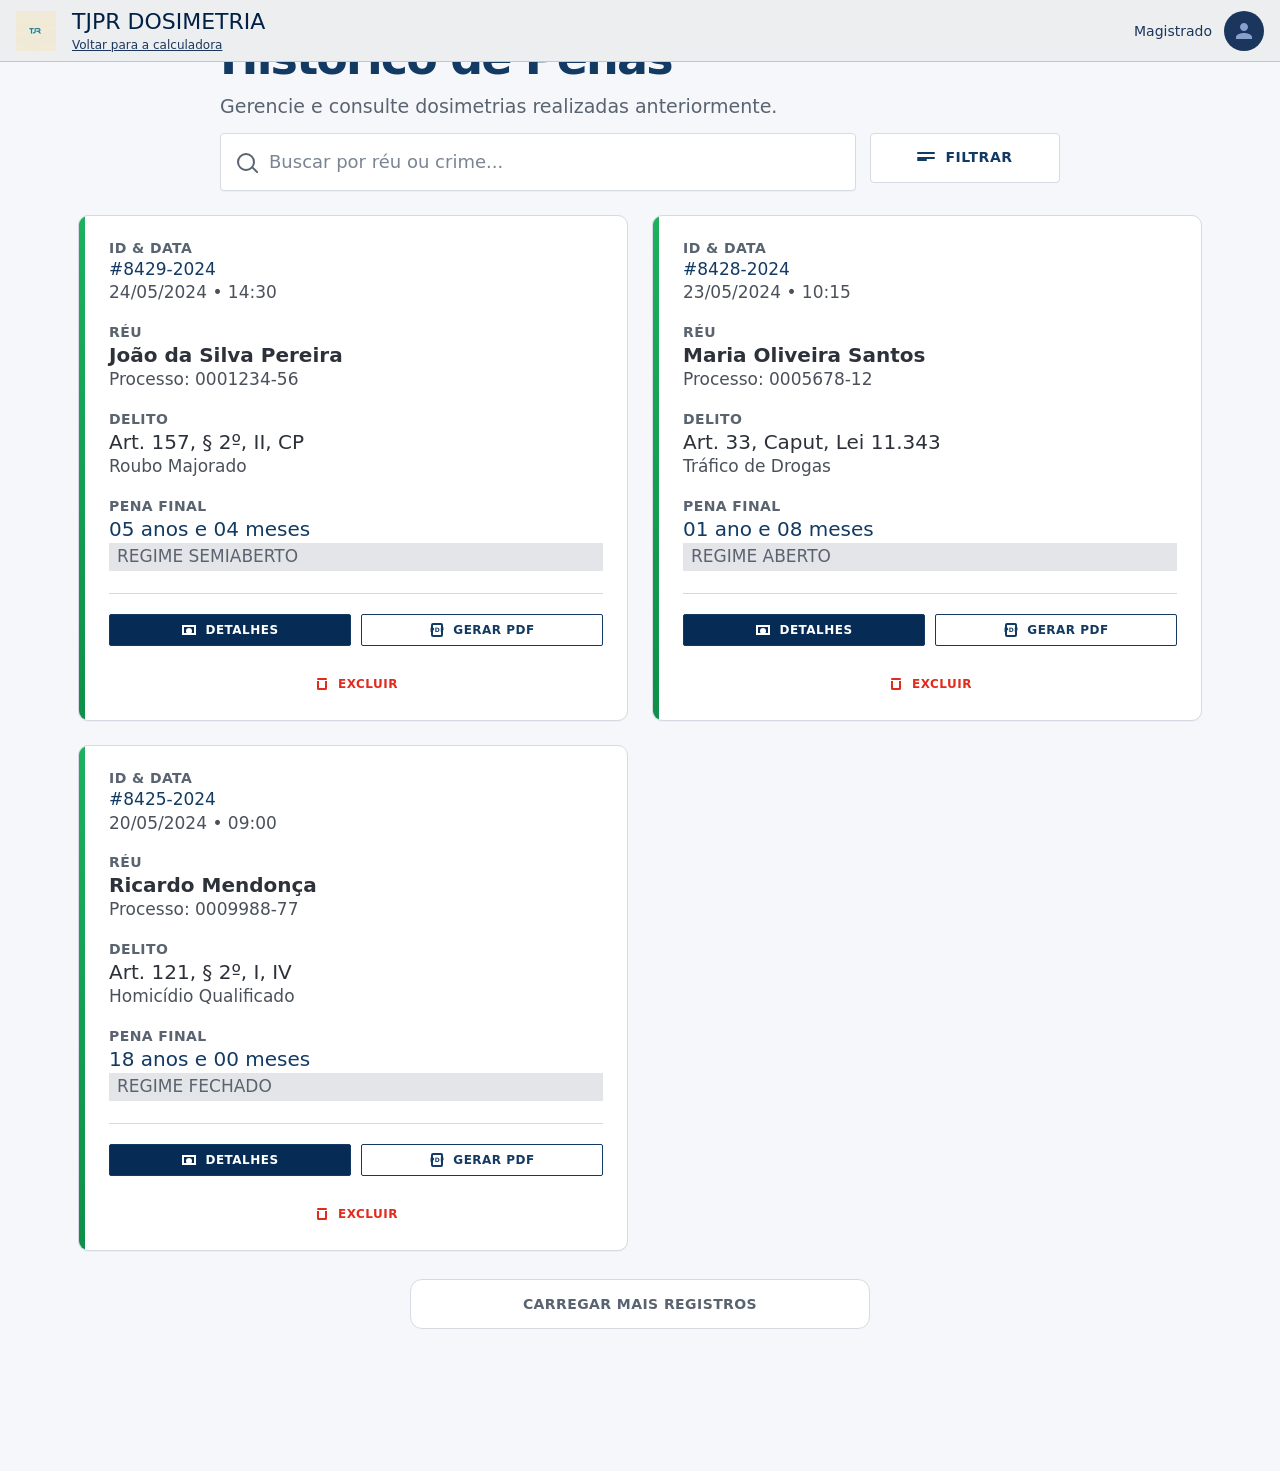
==== commit feb03f16: "Padronização do header" ====
--- a/histotrico.html
+++ b/histotrico.html
@@ -8,22 +8,26 @@
 </head>
 <body class="historico-page">
     <div class="screen-frame historico-screen-frame">
-        <header class="top-app-bar" data-name="Header - TopAppBar">
-            <div class="top-app-bar__brand" data-name="Container">
-                <div class="top-app-bar__logo historico-top-app-bar__logo" data-name="TJPR Logo">
-                    <img src="assets/figma/logo-tjpr.svg" alt="TJPR Logo">
-                </div>
-                <div class="historico-top-app-bar__text" data-name="Container">
-                    <div class="top-app-bar__title historico-top-app-bar__title" data-name="Heading 1">
-                        <span>TJPR DOSIMETRIA</span>
-                    </div>
-                    <a class="historico-back-link" href="index.html" aria-label="Voltar para a calculadora principal">Voltar para a calculadora</a>
-                </div>
-            </div>
-            <a class="top-app-bar__profile" href="perfil.html" data-name="Container" aria-label="Abrir perfil do magistrado">
-                <div class="historico-avatar" aria-hidden="true"></div>
-            </a>
-        </header>
+        <header class="top-app-bar">
+    <div class="top-app-bar__brand">
+        <div class="top-app-bar__logo">
+            <img src="assets/figma/logo-tjpr.svg" alt="Logo TJPR">
+        </div>
+        <div class="top-app-bar__title">
+            <span>TJPR DOSIMETRIA</span>
+            <a href="index.html" style="font-size: 12px; color: #1B365D; text-decoration: underline; margin-top: 2px;">Voltar para a calculadora</a>
+        </div>
+    </div>
+
+    <a class="top-app-bar__profile" href="perfil.html" aria-label="Perfil do magistrado">
+        <div class="top-app-bar__profile-text">
+            <span>Magistrado</span>
+        </div>
+        <div class="top-app-bar__avatar">
+            <span class="top-app-bar__avatar-icon" aria-hidden="true"></span>
+        </div>
+    </a>
+</header>
 
         <main class="historico-main" aria-label="Tela de histórico">
             <section class="historico-hero">
@@ -199,18 +203,18 @@
             </section>
         </main>
 
-            <nav class="bottom-nav-bar historico-bottom-nav-bar" data-name="BottomNavBar (Mobile Only)">
+            <nav class="bottom-nav-bar" aria-label="Navegação Principal">
             <a href="index.html" class="bottom-nav-bar__item">
-            <img src="assets/figma/icon-bottom-1.svg" alt="">
-            <span>Calculadora</span>
+                <img src="assets/figma/icon-bottom-1.svg" alt="">
+                <span>Calculadora</span>
             </a>
-            <a href="histotrico.html" class="bottom-nav-bar__item bottom-nav-bar__item--active">
-            <img src="assets/figma/icon-bottom-2.svg" alt="">
-            <span>Histórico</span>
+            <a href="histotrico.html" class="bottom-nav-bar__item bottom-nav-bar__item--active" aria-current="page">
+                <img src="assets/figma/icon-bottom-2.svg" alt="">
+                <span>Histórico</span>
             </a>
             <a href="perfil.html" class="bottom-nav-bar__item">
-            <img src="assets/figma/icon-bottom-3.svg" alt="">
-            <span>Perfil</span>
+                <img src="assets/figma/icon-bottom-3.svg" alt="">
+                <span>Perfil</span>
             </a>
         </nav>
     </div>
--- a/style.css
+++ b/style.css
@@ -29,119 +29,7 @@
   padding: 112px 0 8px;
   background: #F8F9FA;
 }
-.top-app-bar {
-  position: absolute;
-  top: 0;
-  left: 0;
-  width: 100%;
-  background: #EDEEEF;
-  border-bottom: 1px solid #C4C6CF;
-  padding: 8px 16px;
-  display: flex;
-  justify-content: space-between;
-  align-items: center;
-  gap: 16px;
-}
-.top-app-bar__brand {
-  display: flex;
-  align-items: center;
-  gap: 16px;
-}
-.top-app-bar__logo {
-  width: 40px;
-  height: 40px;
-}
-.top-app-bar__logo img {
-  width: 100%;
-  height: 100%;
-  object-fit: cover;
-}
-.top-app-bar__title {
-  display: flex;
-  flex-direction: column;
-  font-family: Manrope, Inter, system-ui, sans-serif;
-  font-weight: 700;
-  font-size: 20px;
-  line-height: 1.4;
-  color: #002046;
-}
-.top-app-bar__title span:last-child {
-  margin-top: -2px;
-}
-.top-app-bar__profile {
-  display: flex;
-  align-items: center;
-  gap: 8px;
-  border-radius: 999px;
-  color: inherit;
-  text-decoration: none;
-  transition: background-color 0.18s ease, box-shadow 0.18s ease;
-}
-.top-app-bar__profile:hover,
-.top-app-bar__profile:focus-visible {
-  background: rgba(0, 32, 70, 0.06);
-  box-shadow: 0 0 0 6px rgba(0, 32, 70, 0.06);
-}
-.top-app-bar__actions {
-  display: none;
-  align-items: center;
-  gap: 12px;
-  margin-left: auto;
-}
-.top-app-bar__action {
-  min-height: 44px;
-  min-width: 128px;
-  padding: 0 18px;
-  border-radius: 999px;
-  border: 1px solid transparent;
-  font-size: 12px;
-  line-height: 1.3333333;
-  font-weight: 700;
-  letter-spacing: 0.05em;
-  text-transform: uppercase;
-  text-decoration: none;
-  display: inline-flex;
-  align-items: center;
-  justify-content: center;
-  transition: transform 0.18s ease, background-color 0.18s ease, color 0.18s ease, border-color 0.18s ease;
-}
-.top-app-bar__action:hover,
-.top-app-bar__action:focus-visible {
-  transform: translateY(-1px);
-}
-.top-app-bar__action--outline {
-  border-color: #002046;
-  background: #FFFFFF;
-  color: #002046;
-}
-.top-app-bar__action--outline:hover,
-.top-app-bar__action--outline:focus-visible {
-  background: rgba(0, 32, 70, 0.08);
-}
-.top-app-bar__action--solid {
-  background: #002046;
-  color: #FFFFFF;
-}
-.top-app-bar__action--solid:hover,
-.top-app-bar__action--solid:focus-visible {
-  background: #0E355F;
-}
-.top-app-bar__profile-text {
-  display: flex;
-  flex-direction: column;
-  font-size: 12px;
-  line-height: 1.3333333;
-  font-weight: 700;
-  text-transform: uppercase;
-  letter-spacing: 0.05em;
-  color: #44474E;
-}
-.top-app-bar__avatar {
-  width: 32px;
-  height: 32px;
-  border-radius: 50%;
-  background: #C4C6CF;
-}
+
 .main-frame {
   width: min(100%, 1040px);
   margin: 0 auto;
@@ -210,25 +98,7 @@
   flex-direction: column;
   gap: 8px;
 }
-.field-label,
-.section__interval span,
-.section-circumstances__quantity span:first-child,
-.footer__copyright,
-.footer__links a,
-.bottom-nav-bar__item span {
-  font-size: 12px;
-  line-height: 1.3333333;
-  font-weight: 700;
-  letter-spacing: 0.05em;
-  text-transform: uppercase;
-}
-.field-label,
-.section__interval span,
-.footer__copyright,
-.footer__links a,
-.bottom-nav-bar__item span {
-  color: #44474E;
-}
+
 .field-input {
   display: flex;
   align-items: center;
@@ -286,7 +156,87 @@
   font-size: 16px;
   font-weight: 700;
 }
-
+/* ==========================================================================
+   BOTTOM NAV BAR (GLOBAL E PADRONIZADA PARA TODAS AS TELAS)
+   ========================================================================== */
+
+.bottom-nav-bar {
+  display: flex;
+  justify-content: space-around;
+  align-items: center;
+  width: 100%;
+  background: #F8F9FA;
+  border-top: 1px solid #C4C6CF;
+  padding: 8px 16px;
+  
+  /* Fixa a barra no rodapé da tela nos dispositivos móveis */
+  position: fixed; 
+  bottom: 0;
+  left: 0;
+  z-index: 1000;
+  box-shadow: 0 -1px 8px rgba(12, 24, 44, 0.08);
+}
+
+.bottom-nav-bar__item {
+  display: flex;
+  flex-direction: column;
+  align-items: center;
+  justify-content: center;
+  min-width: 65px;
+  color: #44474E;
+  text-decoration: none;
+  gap: 4px;
+  padding: 6px 12px;
+  border-radius: 12px;
+  transition: all 0.2s ease;
+}
+
+/* Ícones da barra */
+.bottom-nav-bar__item img {
+  width: 20px;
+  height: 20px;
+  transition: filter 0.2s ease;
+}
+
+/* Texto abaixo dos ícones */
+.bottom-nav-bar__item span {
+  font-size: 12px;
+  line-height: 1.2;
+  font-weight: 500;
+  letter-spacing: 0;
+  text-transform: none;
+}
+
+/* Efeito Hover (ao passar o mouse em telas maiores) */
+.bottom-nav-bar__item:hover {
+  background: rgba(0, 32, 70, 0.04);
+  transform: translateY(-2px);
+}
+
+/* --- ESTADO ATIVO (Item da página atual) --- */
+.bottom-nav-bar__item--active {
+  background: #1B365D; /* Cor de fundo Azul Escuro */
+  color: #87A0CD; /* Cor do texto Azul Claro */
+  padding: 6px 24px; /* Mais largo para destacar */
+}
+
+/* Altera a cor do ícone no estado ativo para combinar com o texto */
+.bottom-nav-bar__item--active img {
+  filter: brightness(0) saturate(100%) invert(67%) sepia(16%) saturate(738%) hue-rotate(185deg) brightness(96%) contrast(89%);
+}
+
+.bottom-nav-bar__item--active span {
+  color: #87A0CD;
+}
+
+/* ==========================================================================
+   RESPONSIVIDADE (Esconde a barra em telas de computador)
+   ========================================================================== */
+@media (min-width: 640px) {
+  .bottom-nav-bar {
+    display: none;
+  }
+}
 /* Development notice toast */
 .dev-toast {
   position: fixed;
@@ -523,42 +473,6 @@
   text-decoration: none;
   color: #44474E;
 }
-.bottom-nav-bar {
-  margin: 24px auto 0;
-  width: calc(100% - 32px);
-  max-width: 420px;
-  background: #1B365D;
-  border-top: 1px solid #C4C6CF;
-  border-radius: 8px;
-  display: flex;
-  justify-content: space-between;
-  align-items: center;
-  padding: 8px 18px;
-}
-.bottom-nav-bar__item {
-  display: inline-flex;
-  flex-direction: column;
-  align-items: center;
-  gap: 4px;
-  text-decoration: none;
-  color: #FFFFFF;
-  font-size: 12px;
-  line-height: 1.3333333;
-  font-weight: 700;
-  transition: transform 0.18s ease, color 0.18s ease, filter 0.18s ease;
-}
-.bottom-nav-bar__item:hover,
-.bottom-nav-bar__item:focus-visible {
-  color: #87A0CD;
-  transform: translateY(-2px);
-}
-.bottom-nav-bar__item:hover img,
-.bottom-nav-bar__item:focus-visible img {
-  filter: brightness(1.2) saturate(1.2);
-}
-.bottom-nav-bar__item--active {
-  color: #87A0CD;
-}
 
 @media (min-width: 640px) {
   body {
@@ -568,11 +482,6 @@
   .screen-frame {
     padding: 132px 0 16px;
   }
-
-  .top-app-bar {
-    padding: 12px 24px;
-  }
-
   .main-frame {
     gap: 28px;
   }
@@ -590,10 +499,6 @@
     grid-column: 1 / -1;
   }
 
-  .bottom-nav-bar {
-    display: none;
-  }
-
   .footer__content {
     flex-wrap: wrap;
     justify-content: space-between;
@@ -618,20 +523,6 @@
   .section-circumstances {
     padding: 32px;
   }
-
-  .top-app-bar__logo {
-    width: 48px;
-    height: 48px;
-  }
-
-  .top-app-bar__title {
-    font-size: 22px;
-  }
-
-  .top-app-bar__actions {
-    display: flex;
-  }
-}
 
 body.segundo-page {
   display: block;
@@ -651,35 +542,6 @@
   padding: 0 0 88px;
   background: #F8F9FA;
 }
-
-.segundo-page .top-app-bar {
-  position: sticky;
-  top: 0;
-  z-index: 20;
-  min-height: 64px;
-  padding: 12px 24px;
-  background: #F8F9FA;
-  border-bottom: 1px solid #C4C6CF;
-}
-
-.segundo-page .top-app-bar__brand {
-  color: inherit;
-  text-decoration: none;
-}
-
-.segundo-top-app-bar__logo {
-  width: 18px;
-  height: 19px;
-}
-
-.segundo-top-app-bar__title {
-  display: block;
-  font-size: 20px;
-  line-height: 1.4;
-  letter-spacing: 0;
-  color: #002046;
-}
-
 .segundo-header-actions {
   display: flex;
   align-items: center;
@@ -935,6 +797,7 @@
   width: 100%;
   min-height: 48px;
   text-decoration: none;
+  align-items: center;
 }
 
 .segundo-action-clear {
@@ -943,45 +806,6 @@
   color: #44474E;
 }
 
-.segundo-page .bottom-nav-bar {
-  position: fixed;
-  left: 0;
-  right: 0;
-  bottom: 0;
-  width: 100%;
-  max-width: none;
-  margin: 0;
-  padding: 8px 35px;
-  border-radius: 0;
-  border-top: 1px solid #C4C6CF;
-  background: #F8F9FA;
-  box-shadow: 0 -1px 8px rgba(12, 24, 44, 0.08);
-}
-
-.segundo-page .bottom-nav-bar__item {
-  min-width: 65px;
-  color: #44474E;
-}
-
-.segundo-page .bottom-nav-bar__item--active {
-  padding: 4px 20px;
-  border-radius: 12px;
-  background: #1B365D;
-  color: #87A0CD;
-}
-
-.segundo-page .bottom-nav-bar__item img {
-  width: 18px;
-  height: 18px;
-}
-
-.segundo-page .bottom-nav-bar__item span {
-  font-size: 12px;
-  line-height: 1.3333333;
-  letter-spacing: 0;
-  text-transform: none;
-}
-
 @media (min-width: 680px) {
   .segundo-header-link {
     display: inline-flex;
@@ -1020,10 +844,6 @@
   .segundo-factors {
     grid-template-columns: repeat(2, minmax(0, 1fr));
     align-items: start;
-  }
-
-  .segundo-page .bottom-nav-bar {
-    display: none;
   }
 }
 
@@ -1050,32 +870,6 @@
   position: relative;
 }
 
-.historico-page .top-app-bar {
-  position: sticky;
-  top: 0;
-  z-index: 20;
-  background: #FFFFFF;
-  border-bottom: 1px solid #E1E4EA;
-  padding: 14px 18px;
-  box-shadow: 0 1px 0 rgba(12, 24, 44, 0.04);
-}
-
-.historico-top-app-bar__logo {
-  width: 28px;
-  height: 28px;
-}
-
-.historico-top-app-bar__title {
-  font-size: 16px;
-  letter-spacing: -0.01em;
-  color: #113A67;
-}
-
-.historico-top-app-bar__text {
-  display: flex;
-  flex-direction: column;
-  gap: 2px;
-}
 
 .historico-back-link {
   display: inline-flex;
@@ -1490,69 +1284,11 @@
   letter-spacing: 0.03em;
 }
 
-.historico-page .bottom-nav-bar {
-  position: fixed;
-  left: 0;
-  right: 0;
-  bottom: 0;
-  margin: 0;
-  width: 100%;
-  max-width: none;
-  border-radius: 0;
-  border-top: 1px solid #E1E4EA;
-  background: #FFFFFF;
-  box-shadow: 0 -1px 8px rgba(12, 24, 44, 0.08);
-  padding: 10px 18px 12px;
-}
-
-.historico-page .bottom-nav-bar__item {
-  width: 75px;
-  height: 60px;
-
-  display: flex;
-  flex-direction: column;
-  align-items: center;
-  justify-content: center;
-
-  gap: 4px;
-
-  text-decoration: none;
-  color: #ffffff;
-
-  border-radius: 24px;
-
-  transition: .25s;
-}
-
-.historico-page .bottom-nav-bar__item--active {
-  background: #1F3B6D;
-}
-.historico-page .bottom-nav-bar__item--active img {
-  filter: brightness(0) saturate(100%) invert(72%) sepia(16%) saturate(750%) hue-rotate(184deg);
-}
-.historico-page .bottom-nav-bar__item--active span {
-  color: #ededed !important;
-}
-
-.historico-page .bottom-nav-bar__item img {
-  width: 24px;
-  height: 24px;
-}
-
-.historico-page .bottom-nav-bar__item span {
-  font-size: 12px;
-  letter-spacing: 0;
-  text-transform: none;
-}
-
 .historico-page .footer {
   display: none;
 }
 
 @media (min-width: 640px) {
-  .historico-page .top-app-bar {
-    padding: 16px 24px;
-  }
 
   .historico-page .historico-main {
     padding: 28px 24px 36px;
@@ -1599,10 +1335,6 @@
     padding: 32px 28px 40px;
   }
 
-  .historico-page .top-app-bar {
-    padding: 18px 32px;
-  }
-
   .historico-page .historico-main {
     width: min(100%, 1180px);
   }
@@ -1632,15 +1364,6 @@
   .historico-page .historico-main {
     padding-top: 34px;
     padding-bottom: 44px;
-  }
-
-  .historico-page .bottom-nav-bar {
-    max-width: 430px;
-    left: 50%;
-    transform: translateX(-50%);
-    border-radius: 16px 16px 0 0;
-    width: 100%;
-    height: auto;
   }
 
   .historico-hero {
@@ -1709,30 +1432,6 @@
   min-height: 100vh;
   padding: 0 0 88px;
   background: #F8F9FA;
-}
-
-.perfil-page .top-app-bar {
-  position: sticky;
-  top: 0;
-  z-index: 20;
-  min-height: 65px;
-  padding: 12px 24px;
-  background: #F8F9FA;
-  border-bottom: 1px solid #C4C6CF;
-  box-shadow: none;
-}
-
-.perfil-top-app-bar__logo {
-  width: 18px;
-  height: 19px;
-}
-
-.perfil-top-app-bar__title {
-  display: block;
-  font-size: 20px;
-  line-height: 1.4;
-  letter-spacing: 0;
-  color: #002046;
 }
 
 .perfil-header-avatar {
@@ -2358,45 +2057,6 @@
   line-height: 1.3333333;
 }
 
-.perfil-page .bottom-nav-bar {
-  position: fixed;
-  left: 0;
-  right: 0;
-  bottom: 0;
-  width: 100%;
-  max-width: none;
-  margin: 0;
-  padding: 8px 35px;
-  border-radius: 0;
-  border-top: 1px solid #C4C6CF;
-  background: #F8F9FA;
-  box-shadow: 0 -1px 8px rgba(12, 24, 44, 0.08);
-}
-
-.perfil-page .bottom-nav-bar__item {
-  min-width: 65px;
-  color: #44474E;
-}
-
-.perfil-page .bottom-nav-bar__item--active {
-  padding: 4px 20px;
-  border-radius: 12px;
-  background: #1B365D;
-  color: #87A0CD;
-}
-
-.perfil-page .bottom-nav-bar__item img {
-  width: 18px;
-  height: 18px;
-}
-
-.perfil-page .bottom-nav-bar__item span {
-  font-size: 12px;
-  line-height: 1.3333333;
-  letter-spacing: 0;
-  text-transform: none;
-}
-
 @media (min-width: 680px) {
   .perfil-main {
     padding: 40px 32px 24px;
@@ -2436,13 +2096,6 @@
   .perfil-field:nth-child(5),
   .perfil-form-actions {
     grid-column: 1 / -1;
-  }
-
-  .perfil-page .bottom-nav-bar {
-    max-width: 430px;
-    left: 50%;
-    transform: translateX(-50%);
-    border-radius: 16px 16px 0 0;
   }
 }
 
@@ -2471,12 +2124,6 @@
     display:flex;
     flex-direction:column;
     gap:24px;
-}
-
-.terceiro-top-app-bar__title{
-    font-size:20px;
-    font-weight:700;
-    color:#002046;
 }
 
 .terceiro-steps{
@@ -2605,4 +2252,123 @@
     .terceiro-form-card{
         padding:32px;
     }
+}
+}
+/* ==========================================================================
+   TOP APP BAR (HEADER GLOBAL PADRONIZADO)
+   ========================================================================== */
+.top-app-bar {
+  position: fixed;
+  top: 0;
+  left: 0;
+  width: 100%;
+  background: #EDEEEF;
+  border-bottom: 1px solid #C4C6CF;
+  padding: 8px 16px;
+  display: flex;
+  justify-content: space-between;
+  align-items: center;
+  gap: 16px;
+  z-index: 999;
+}
+
+.top-app-bar__brand {
+  display: flex;
+  align-items: center;
+  gap: 16px;
+  text-decoration: none;
+  color: inherit;
+}
+
+.top-app-bar__logo {
+  width: 40px;
+  height: 40px;
+  display: flex;
+  justify-content: center;
+  align-items: center;
+}
+
+.top-app-bar__logo img {
+  width: 100%;
+  height: auto;
+}
+
+.top-app-bar__title {
+  color: #002046;
+  font-size: 22px;
+  font-weight: 400;
+  line-height: 1.2727;
+  display: flex;
+  flex-direction: column;
+}
+
+.top-app-bar__actions {
+  display: flex;
+  align-items: center;
+  gap: 12px;
+  margin-left: auto;
+}
+
+.top-app-bar__action {
+  display: inline-flex;
+  align-items: center;
+  justify-content: center;
+  height: 40px;
+  padding: 0 24px;
+  border-radius: 20px;
+  font-size: 14px;
+  font-weight: 500;
+  text-decoration: none;
+  transition: background 0.2s ease;
+}
+
+.top-app-bar__action--outline {
+  border: 1px solid #74777F;
+  color: #1B365D;
+  background: transparent;
+}
+
+.top-app-bar__action--outline:hover {
+  background: rgba(27, 55, 93, 0.135);
+}
+
+.top-app-bar__profile {
+  display: flex;
+  align-items: center;
+  gap: 12px;
+  text-decoration: none;
+  color: inherit;
+}
+
+.top-app-bar__profile-text {
+  display: flex;
+  flex-direction: column;
+  text-align: right;
+}
+
+.top-app-bar__profile-text span {
+  font-size: 14px;
+  font-weight: 500;
+  color: #1B365D;
+}
+
+.top-app-bar__avatar {
+  width: 40px;
+  height: 40px;
+  border-radius: 50%;
+  background: #1B365D;
+  display: flex;
+  justify-content: center;
+  align-items: center;
+}
+
+.top-app-bar__avatar-icon {
+  width: 24px;
+  height: 24px;
+  background-image: url("data:image/svg+xml;utf8,<svg xmlns='http://www.w3.org/2000/svg' viewBox='0 0 24 24' fill='%2387A0CD'><path d='M12 12c2.21 0 4-1.79 4-4s-1.79-4-4-4-4 1.79-4 4 1.79 4 4 4zm0 2c-2.67 0-8 1.34-8 4v2h16v-2c0-2.66-5.33-4-8-4z'/></svg>");
+  background-repeat: no-repeat;
+  background-position: center;
+}
+.top-app-bar__avatar-icon:hover{
+  outline: rgba(27, 55, 93, 0.135);  
 }
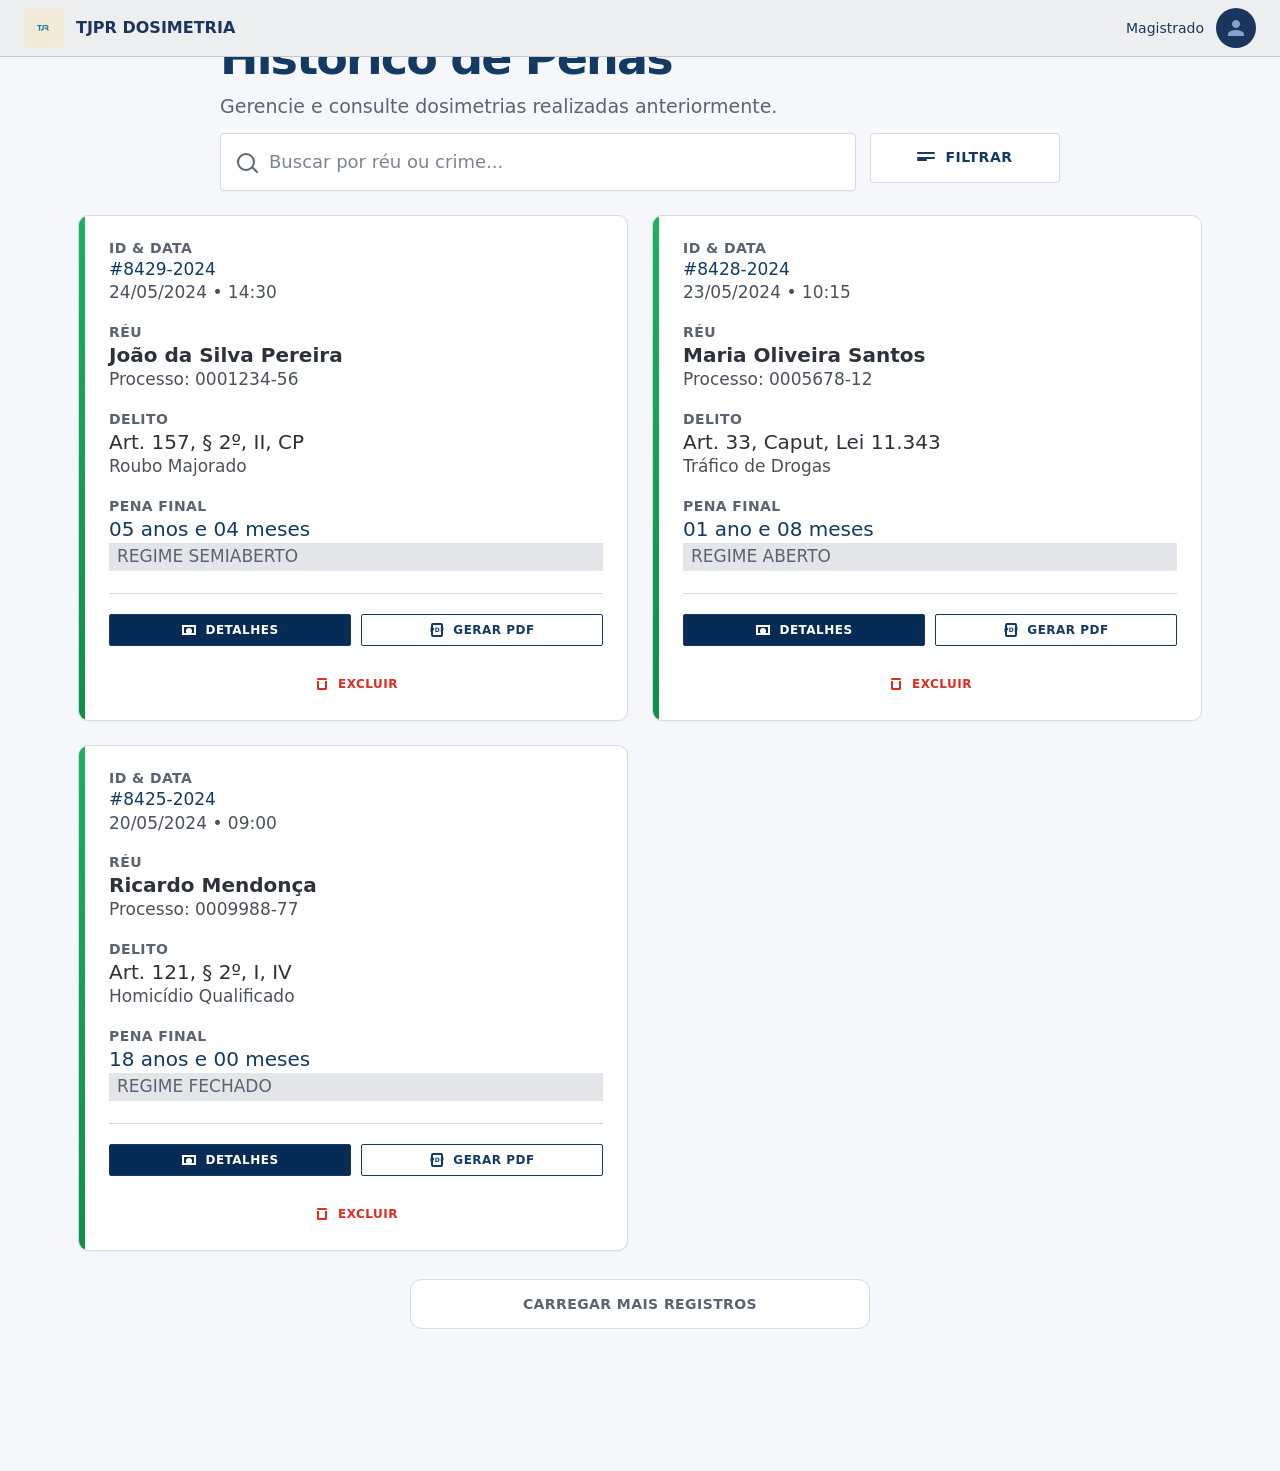
==== commit 0d00881d: "ajustes do css" ====
--- a/histotrico.html
+++ b/histotrico.html
@@ -14,8 +14,7 @@
             <img src="assets/figma/logo-tjpr.svg" alt="Logo TJPR">
         </div>
         <div class="top-app-bar__title">
-            <span>TJPR DOSIMETRIA</span>
-            <a href="index.html" style="font-size: 12px; color: #1B365D; text-decoration: underline; margin-top: 2px;">Voltar para a calculadora</a>
+            <a href="index.html" style="font-size: 16px; color: #1B365D; text-decoration: none;">TJPR DOSIMETRIA</a>
         </div>
     </div>
 
--- a/style.css
+++ b/style.css
@@ -504,26 +504,16 @@
     justify-content: space-between;
   }
 }
-
-@media (min-width: 1024px) {
-  body {
+body {
     padding: 40px;
   }
-
   .screen-frame {
     padding: 140px 0 24px;
   }
-
-  .content-columns {
+.content-columns {
     gap: 32px;
     grid-template-columns: 1fr;
   }
-
-  .section-delito,
-  .section-circumstances {
-    padding: 32px;
-  }
-
 body.segundo-page {
   display: block;
   justify-content: initial;
@@ -534,7 +524,6 @@
   background: #F8F9FA;
   color: #191C1D;
 }
-
 .segundo-page .screen-frame {
   width: 100%;
   max-width: 100%;
@@ -542,12 +531,6 @@
   padding: 0 0 88px;
   background: #F8F9FA;
 }
-.segundo-header-actions {
-  display: flex;
-  align-items: center;
-  gap: 12px;
-}
-
 .segundo-header-link {
   display: none;
   min-height: 40px;
@@ -565,7 +548,6 @@
   text-transform: uppercase;
   text-decoration: none;
 }
-
 .segundo-main {
   width: min(100%, 1180px);
   margin: 0 auto;
@@ -573,24 +555,6 @@
   display: grid;
   gap: 24px;
 }
-
-.segundo-summary {
-  display: grid;
-  gap: 16px;
-}
-
-.segundo-reference-card,
-.segundo-current-card,
-.segundo-factor-list {
-  border-radius: 8px;
-}
-
-.segundo-reference-card {
-  padding: 24px;
-  border: 1px solid #C4C6CF;
-  background: #FFFFFF;
-}
-
 .segundo-kicker {
   margin-bottom: 12px;
   display: flex;
@@ -602,15 +566,11 @@
   font-weight: 700;
   letter-spacing: 0.05em;
 }
-
-.segundo-kicker__icon {
-  width: 10px;
-  height: 12px;
-  border: 2px solid #002046;
-  border-top-width: 4px;
-  border-radius: 2px;
-}
-
+.segundo-reference-card {
+  padding: 24px;
+  border: 1px solid #C4C6CF;
+  background: #FFFFFF;
+}
 .segundo-reference-card h1 {
   margin: 0;
   max-width: 520px;
@@ -620,7 +580,6 @@
   line-height: 1.3333333;
   font-weight: 600;
 }
-
 .segundo-reference-card p {
   margin: 8px 0 0;
   max-width: 620px;
@@ -628,14 +587,12 @@
   font-size: 14px;
   line-height: 1.45;
 }
-
 .segundo-current-card {
   padding: 24px;
   background: #002046;
   color: #FFFFFF;
   box-shadow: 0 16px 34px rgba(0, 32, 70, 0.12);
 }
-
 .segundo-current-card > span {
   color: #AEC7F7;
   font-size: 12px;
@@ -643,7 +600,21 @@
   font-weight: 700;
   letter-spacing: 0.05em;
 }
-
+.segundo-kicker__icon {
+  width: 10px;
+  height: 12px;
+  border: 2px solid #002046;
+  border-top-width: 4px;
+  border-radius: 2px;
+}
+.segundo-factor-section__title h2 {
+  margin: 0;
+  font-family: Manrope, Inter, system-ui, sans-serif;
+  color: #191C1D;
+  font-size: 20px;
+  line-height: 1.4;
+  font-weight: 600;
+}
 .segundo-current-card strong {
   display: block;
   margin-top: 4px;
@@ -652,7 +623,6 @@
   line-height: 1.25;
   font-weight: 700;
 }
-
 .segundo-current-card p {
   margin: 8px 0 0;
   display: flex;
@@ -662,33 +632,6 @@
   font-size: 12px;
   line-height: 1.3333333;
 }
-
-.segundo-factors {
-  display: grid;
-  gap: 24px;
-}
-
-.segundo-factor-section {
-  display: grid;
-  gap: 16px;
-}
-
-.segundo-factor-section__title {
-  display: flex;
-  align-items: center;
-  gap: 10px;
-  padding: 0 4px;
-}
-
-.segundo-factor-section__title h2 {
-  margin: 0;
-  font-family: Manrope, Inter, system-ui, sans-serif;
-  color: #191C1D;
-  font-size: 20px;
-  line-height: 1.4;
-  font-weight: 600;
-}
-
 .segundo-factor-icon {
   width: 22px;
   height: 22px;
@@ -701,23 +644,6 @@
   line-height: 1;
   font-weight: 800;
 }
-
-.segundo-factor-section--aggravating .segundo-factor-icon {
-  color: #BA1A1A;
-  border: 2px solid currentColor;
-}
-
-.segundo-factor-section--mitigating .segundo-factor-icon {
-  color: #475F87;
-  border: 2px solid currentColor;
-}
-
-.segundo-factor-list {
-  overflow: hidden;
-  border: 1px solid #C4C6CF;
-  background: #FFFFFF;
-}
-
 .segundo-factor-item {
   min-height: 81px;
   padding: 16px;
@@ -727,24 +653,12 @@
   border-bottom: 1px solid #C4C6CF;
   cursor: pointer;
 }
-
-.segundo-factor-item:last-child {
-  border-bottom: none;
-}
-
 .segundo-factor-item input {
   width: 20px;
   height: 20px;
   margin: 4px 0 0;
   accent-color: #002046;
 }
-
-.segundo-factor-item__body {
-  display: grid;
-  gap: 4px;
-  min-width: 0;
-}
-
 .segundo-factor-item__body strong {
   color: #191C1D;
   font-size: 12px;
@@ -759,7 +673,62 @@
   font-size: 12px;
   line-height: 1.3333333;
 }
-
+.segundo-header-actions {
+  display: flex;
+  align-items: center;
+  gap: 12px;
+}
+.segundo-summary {
+  display: grid;
+  gap: 16px;
+}
+
+.segundo-reference-card,
+.segundo-current-card,
+.segundo-factor-list {
+  border-radius: 8px;
+}
+.segundo-factors {
+  display: grid;
+  gap: 24px;
+}
+
+.segundo-factor-section {
+  display: grid;
+  gap: 16px;
+}
+
+.segundo-factor-section__title {
+  display: flex;
+  align-items: center;
+  gap: 10px;
+  padding: 0 4px;
+}
+
+.segundo-factor-section--aggravating .segundo-factor-icon {
+  color: #BA1A1A;
+  border: 2px solid currentColor;
+}
+
+.segundo-factor-section--mitigating .segundo-factor-icon {
+  color: #475F87;
+  border: 2px solid currentColor;
+}
+
+.segundo-factor-list {
+  overflow: hidden;
+  border: 1px solid #C4C6CF;
+  background: #FFFFFF;
+}
+.segundo-factor-item:last-child {
+  border-bottom: none;
+}
+
+.segundo-factor-item__body {
+  display: grid;
+  gap: 4px;
+  min-width: 0;
+}
 .segundo-fraction-row {
   margin-top: 4px;
   display: flex;
@@ -806,7 +775,7 @@
   color: #44474E;
 }
 
-@media (min-width: 680px) {
+@media (min-width: 640px) {
   .segundo-header-link {
     display: inline-flex;
   }
@@ -831,7 +800,7 @@
   }
 }
 
-@media (min-width: 960px) {
+@media (min-width: 640px) {
   .segundo-page .screen-frame {
     padding-bottom: 32px;
   }
@@ -1330,7 +1299,7 @@
   }
 }
 
-@media (min-width: 900px) {
+@media (min-width: 640px) {
   .historico-page .historico-main {
     padding: 32px 28px 40px;
   }
@@ -1360,7 +1329,7 @@
   }
 }
 
-@media (min-width: 1024px) {
+@media (min-width: 640px) {
   .historico-page .historico-main {
     padding-top: 34px;
     padding-bottom: 44px;
@@ -2057,7 +2026,7 @@
   line-height: 1.3333333;
 }
 
-@media (min-width: 680px) {
+@media (min-width: 640px) {
   .perfil-main {
     padding: 40px 32px 24px;
   }
@@ -2072,7 +2041,7 @@
   }
 }
 
-@media (min-width: 960px) {
+@media (min-width: 640px) {
   .perfil-page .screen-frame {
     padding-bottom: 32px;
   }
@@ -2253,29 +2222,29 @@
         padding:32px;
     }
 }
-}
 /* ==========================================================================
-   TOP APP BAR (HEADER GLOBAL PADRONIZADO)
+   TOP APP BAR (HEADER GLOBAL PADRONIZADO E RESPONSIVO)
    ========================================================================== */
 .top-app-bar {
   position: fixed;
   top: 0;
   left: 0;
-  width: 100%;
+  width: 100%; /* Corrige a barra de rolagem horizontal do 100vw */
+  box-sizing: border-box; /* Garante que o padding não quebre a largura */
   background: #EDEEEF;
   border-bottom: 1px solid #C4C6CF;
-  padding: 8px 16px;
+  padding: 8px 24px; /* Espaçamento equilibrado */
   display: flex;
   justify-content: space-between;
   align-items: center;
-  gap: 16px;
+  gap: 12px;
   z-index: 999;
 }
 
 .top-app-bar__brand {
   display: flex;
   align-items: center;
-  gap: 16px;
+  gap: 12px;
   text-decoration: none;
   color: inherit;
 }
@@ -2295,9 +2264,9 @@
 
 .top-app-bar__title {
   color: #002046;
-  font-size: 22px;
-  font-weight: 400;
-  line-height: 1.2727;
+  font-size: 20px;
+  font-weight: 600;
+  line-height: 1.2;
   display: flex;
   flex-direction: column;
 }
@@ -2314,7 +2283,7 @@
   align-items: center;
   justify-content: center;
   height: 40px;
-  padding: 0 24px;
+  padding: 0 20px;
   border-radius: 20px;
   font-size: 14px;
   font-weight: 500;
@@ -2329,7 +2298,7 @@
 }
 
 .top-app-bar__action--outline:hover {
-  background: rgba(27, 55, 93, 0.135);
+  background: rgba(27, 54, 93, 0.04);
 }
 
 .top-app-bar__profile {
@@ -2360,15 +2329,48 @@
   display: flex;
   justify-content: center;
   align-items: center;
+  flex-shrink: 0; /* Impede que o avatar seja esmagado */
 }
 
 .top-app-bar__avatar-icon {
   width: 24px;
   height: 24px;
-  background-image: url("data:image/svg+xml;utf8,<svg xmlns='http://www.w3.org/2000/svg' viewBox='0 0 24 24' fill='%2387A0CD'><path d='M12 12c2.21 0 4-1.79 4-4s-1.79-4-4-4-4 1.79-4 4 1.79 4 4 4zm0 2c-2.67 0-8 1.34-8 4v2h16v-2c0-2.66-5.33-4-8-4z'/></svg>");
+  /* SVG codificado corretamente para não quebrar o CSS */
+  background-image: url("data:image/svg+xml,%3Csvg xmlns='http://www.w3.org/2000/svg' viewBox='0 0 24 24' fill='%2387A0CD'%3E%3Cpath d='M12 12c2.21 0 4-1.79 4-4s-1.79-4-4-4-4 1.79-4 4 1.79 4 4 4zm0 2c-2.67 0-8 1.34-8 4v2h16v-2c0-2.66-5.33-4-8-4z'/%3E%3C/svg%3E");
   background-repeat: no-repeat;
   background-position: center;
 }
-.top-app-bar__avatar-icon:hover{
-  outline: rgba(27, 55, 93, 0.135);  
+
+/* ==========================================================================
+   ADAPTAÇÃO PARA TELAS PEQUENAS (CELULARES)
+   ========================================================================== */
+@media (max-width: 640px) {
+  .top-app-bar {
+    padding: 8px 12px; /* Reduz margens laterais */
+    gap: 8px;
+  }
+  
+  .top-app-bar__logo {
+    width: 32px; /* Diminui a logo */
+    height: 32px;
+  }
+  
+  .top-app-bar__title {
+    font-size: 16px; /* Diminui o texto principal */
+  }
+
+  .top-app-bar__action {
+    padding: 0 12px; /* Achata os botões de ação */
+    font-size: 12px;
+    height: 32px;
+  }
+
+  .top-app-bar__profile-text {
+    display: none; /* Esconde a palavra "Magistrado" no celular para poupar espaço */
+  }
+  
+  .top-app-bar__avatar {
+    width: 36px;
+    height: 36px;
+  }
 }
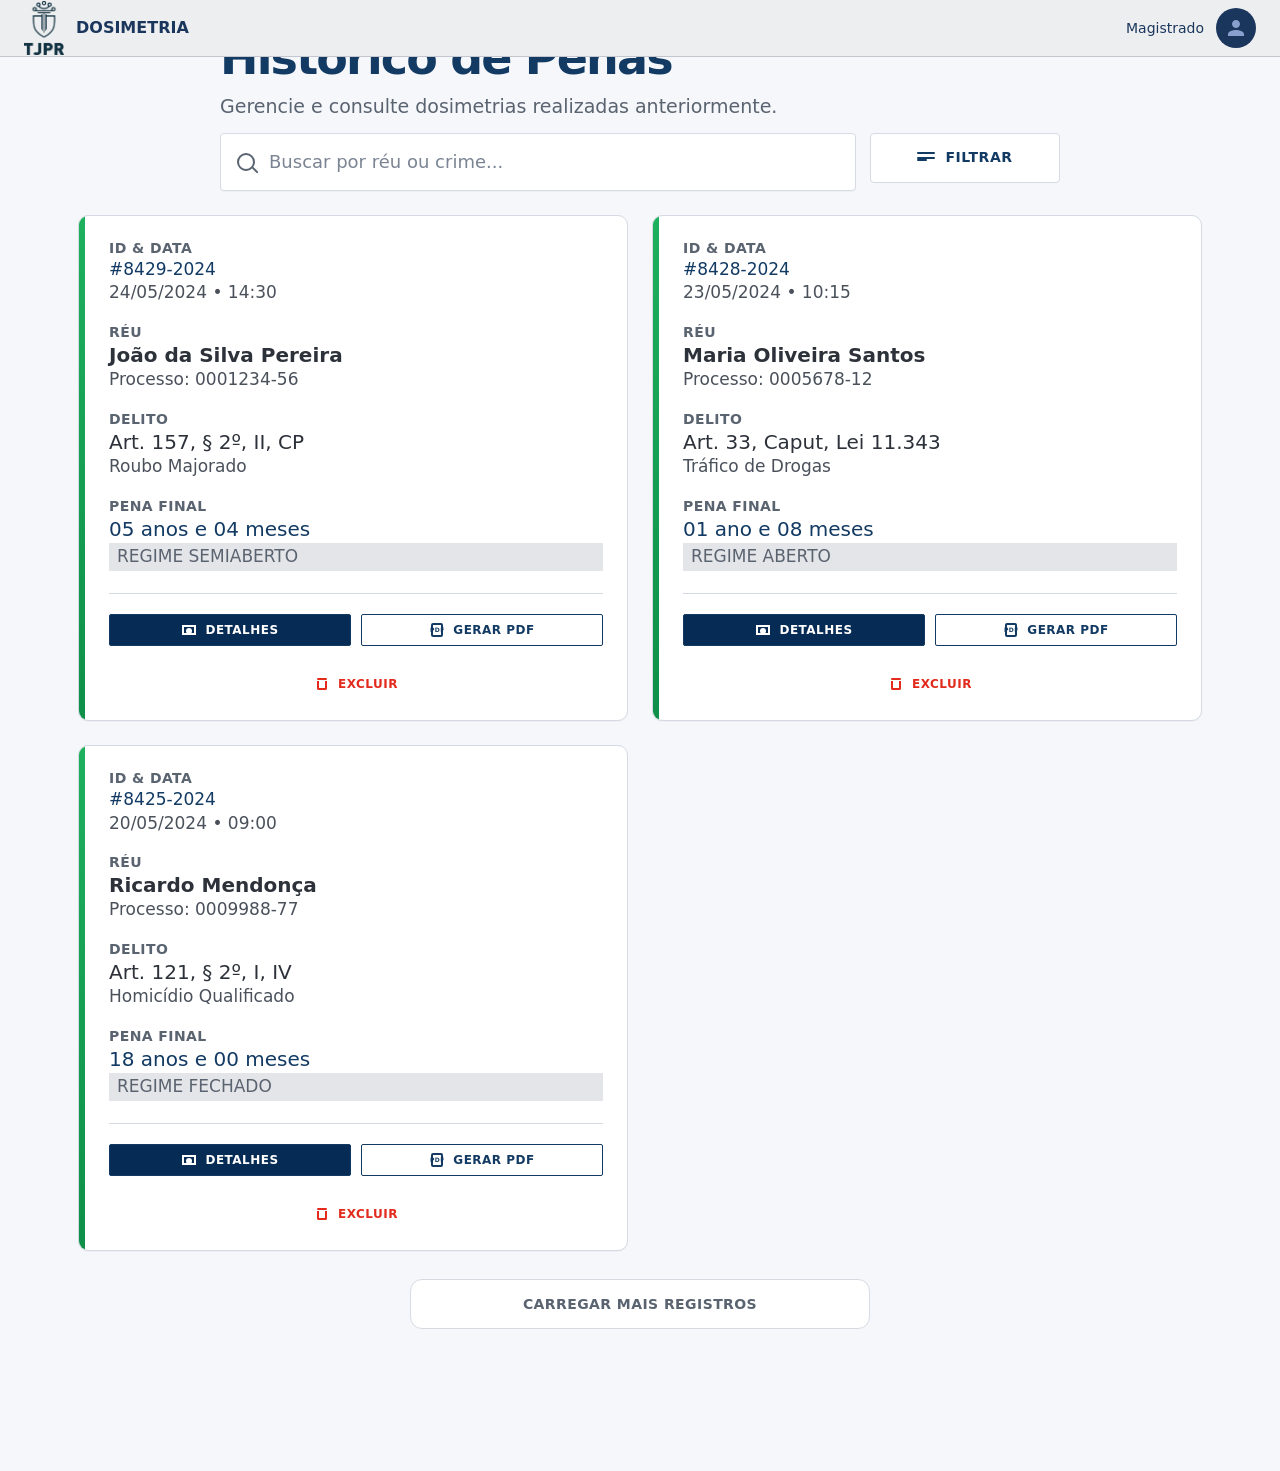
==== commit 9b172bd1: "Refinamento da interface" ====
--- a/histotrico.html
+++ b/histotrico.html
@@ -11,10 +11,10 @@
         <header class="top-app-bar">
     <div class="top-app-bar__brand">
         <div class="top-app-bar__logo">
-            <img src="assets/figma/logo-tjpr.svg" alt="Logo TJPR">
+            <img src="assets/tj_logo.png" alt="Logo TJPR">
         </div>
         <div class="top-app-bar__title">
-            <a href="index.html" style="font-size: 16px; color: #1B365D; text-decoration: none;">TJPR DOSIMETRIA</a>
+            <a href="index.html" style="font-size: 16px; color: #1B365D; text-decoration: none;">DOSIMETRIA</a>
         </div>
     </div>
 
--- a/style.css
+++ b/style.css
@@ -53,9 +53,14 @@
   font-weight: 500;
   color: #44474E;
 }
-.breadcrumbs-step__step {
+.breadcrumbs-step__step-active {
   font-weight: 700;
   color: #002046;
+}
+.breadcrumbs-step__step{
+  font-weight: 700;
+  color: #44474E;
+  text-decoration: none;
 }
 .content-columns {
   display: grid;
@@ -449,6 +454,7 @@
   background: #002046;
   color: #FFFFFF;
   border-color: #002046;
+  align-items: center;
 }
 .action-button--primary:hover,
 .action-button--primary:focus-visible {
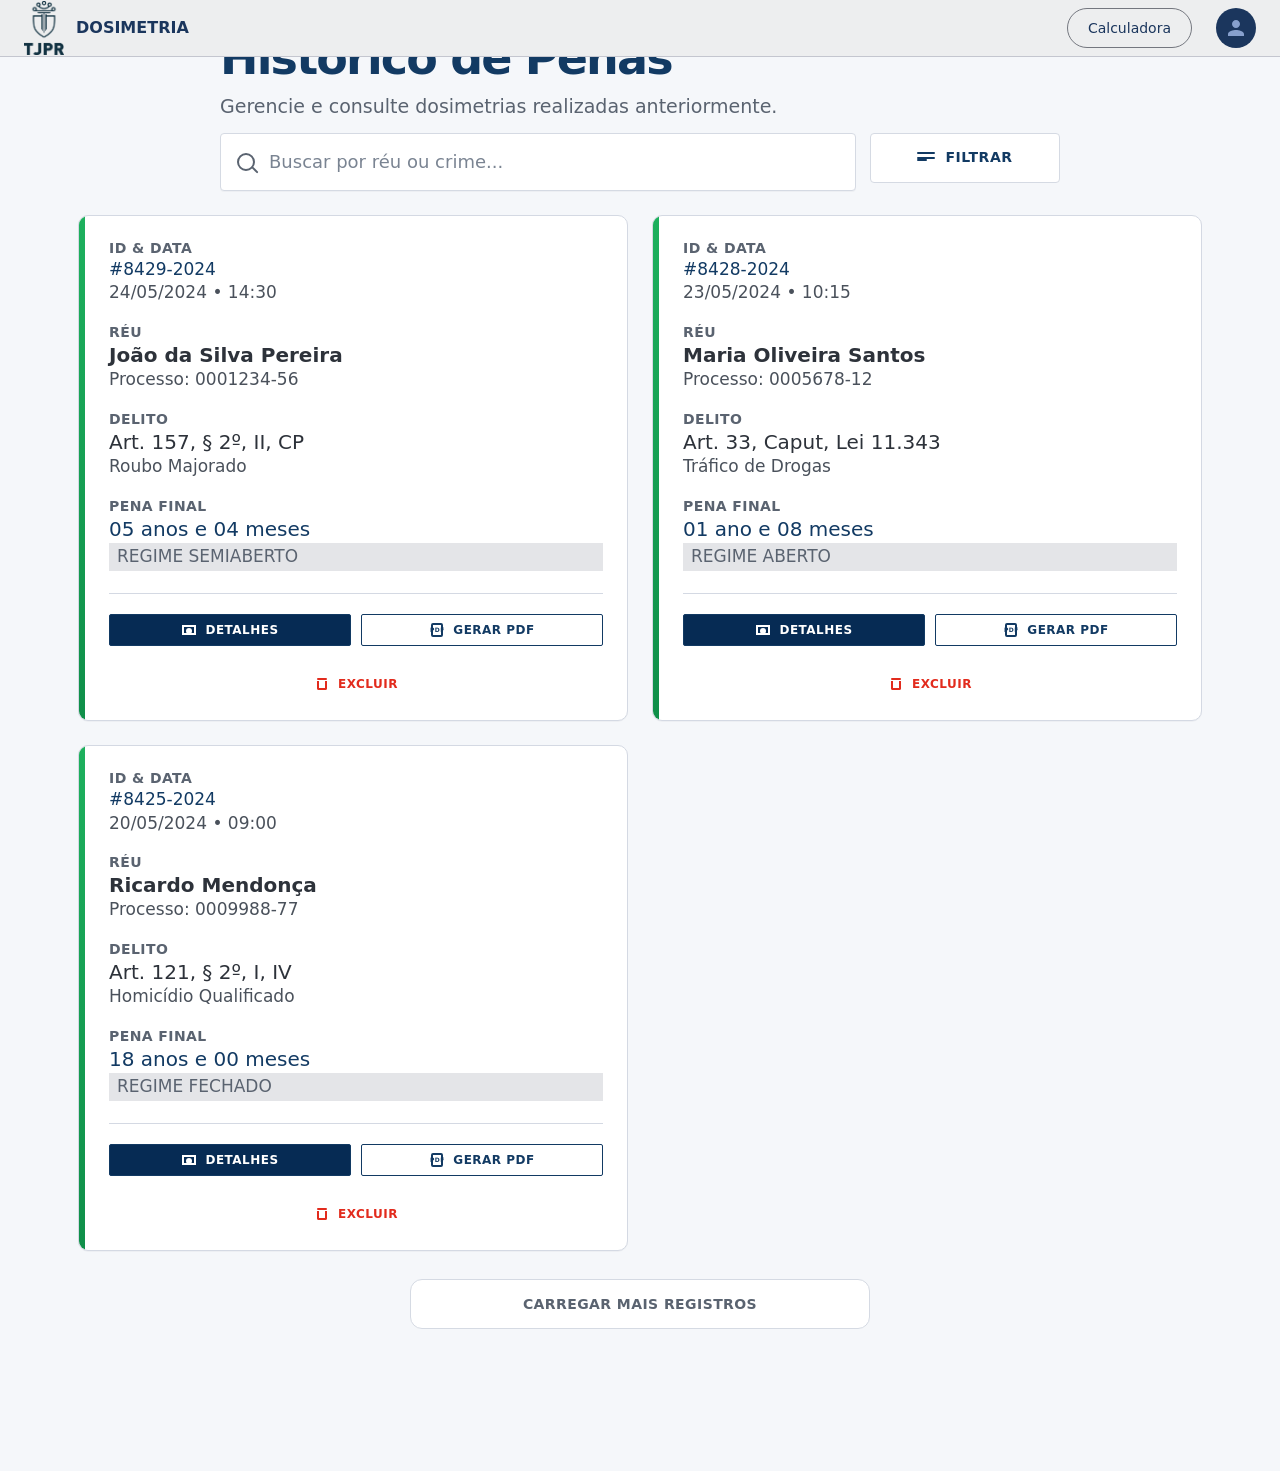
==== commit 4b49f72e: "atualização de botões" ====
--- a/histotrico.html
+++ b/histotrico.html
@@ -17,10 +17,11 @@
             <a href="index.html" style="font-size: 16px; color: #1B365D; text-decoration: none;">DOSIMETRIA</a>
         </div>
     </div>
-
+    <div class="top-app-bar__actions" aria-label="Ações da página">
+        <a class="top-app-bar__action top-app-bar__action--outline" href="index.html">Calculadora</a>
+    </div>
     <a class="top-app-bar__profile" href="perfil.html" aria-label="Perfil do magistrado">
         <div class="top-app-bar__profile-text">
-            <span>Magistrado</span>
         </div>
         <div class="top-app-bar__avatar">
             <span class="top-app-bar__avatar-icon" aria-hidden="true"></span>
@@ -201,7 +202,18 @@
                 </button>
             </section>
         </main>
-
+        <footer class="footer" data-name="Footer">
+            <div class="footer__content" data-name="Container">
+                <div class="footer__copyright" data-name="Container">
+                    © 2026 Tribunal de Justiça do Estado do Paraná
+                </div>
+                <div class="footer__links" data-name="Container">
+                    <a href="#">Termos de Uso</a>
+                    <a href="#">Privacidade</a>
+                    <a href="#">Suporte Técnico</a>
+                </div>
+            </div>
+        </footer>
             <nav class="bottom-nav-bar" aria-label="Navegação Principal">
             <a href="index.html" class="bottom-nav-bar__item">
                 <img src="assets/figma/icon-bottom-1.svg" alt="">
--- a/style.css
+++ b/style.css
@@ -460,27 +460,60 @@
 .action-button--primary:focus-visible {
   background: #0E355F;
 }
+/* ==========================================================================
+   FOOTER
+   ========================================================================== */
 .footer {
-  background: #F3F4F5;
-  border-top: 1px solid #C4C6CF;
-}
+  width: 100vw; /* Força o footer a ter a largura total da janela do navegador */
+  position: relative;
+  left: 50%;
+  right: 50%;
+  margin-left: -50vw;  /* Joga o início do footer para o extremo esquerdo da tela */
+  margin-right: -50vw; /* Joga o fim do footer para o extremo direito da tela */
+  
+  /* O padding-bottom extra (80px) garante espaço para a bottom-nav-bar no mobile */
+  padding: 32px 24px 80px 24px; 
+  background-color: transparent;
+  border-top: 1px solid #E0E2E5; /* Esta linha agora vai se esticar por toda a tela! */
+  font-family: Inter, system-ui, sans-serif;
+  color: #44474E;
+  font-size: 14px;
+  margin-top: 40px;
+  box-sizing: border-box;
+}
+
 .footer__content {
-  display: flex;
-  justify-content: space-between;
+  /* Alinha perfeitamente o conteúdo interno com o restante do seu projeto (.main-frame) */
+  width: min(100%, 1040px);
+  margin: 0 auto;
+  display: flex;
+  flex-direction: column;
   align-items: center;
   gap: 16px;
-  padding: 16px 24px;
-}
+  text-align: center;
+}
+
 .footer__links {
   display: flex;
   gap: 24px;
-}
+  flex-wrap: wrap;
+  justify-content: center;
+}
+
 .footer__links a {
+  color: #1B365D; /* Azul escuro do TJPR */
   text-decoration: none;
-  color: #44474E;
-}
-
-@media (min-width: 640px) {
+  font-weight: 600;
+  transition: color 0.2s ease, text-decoration 0.2s ease;
+}
+
+.footer__links a:hover,
+.footer__links a:focus {
+  text-decoration: underline;
+  color: #11223A;
+}
+
+@media (min-width: 768px) {
   body {
     padding: 32px;
   }
@@ -505,9 +538,14 @@
     grid-column: 1 / -1;
   }
 
+  .footer {
+    padding: 32px 24px 40px 24px; 
+  }
+
   .footer__content {
-    flex-wrap: wrap;
+    flex-direction: row;
     justify-content: space-between;
+    text-align: left;
   }
 }
 body {
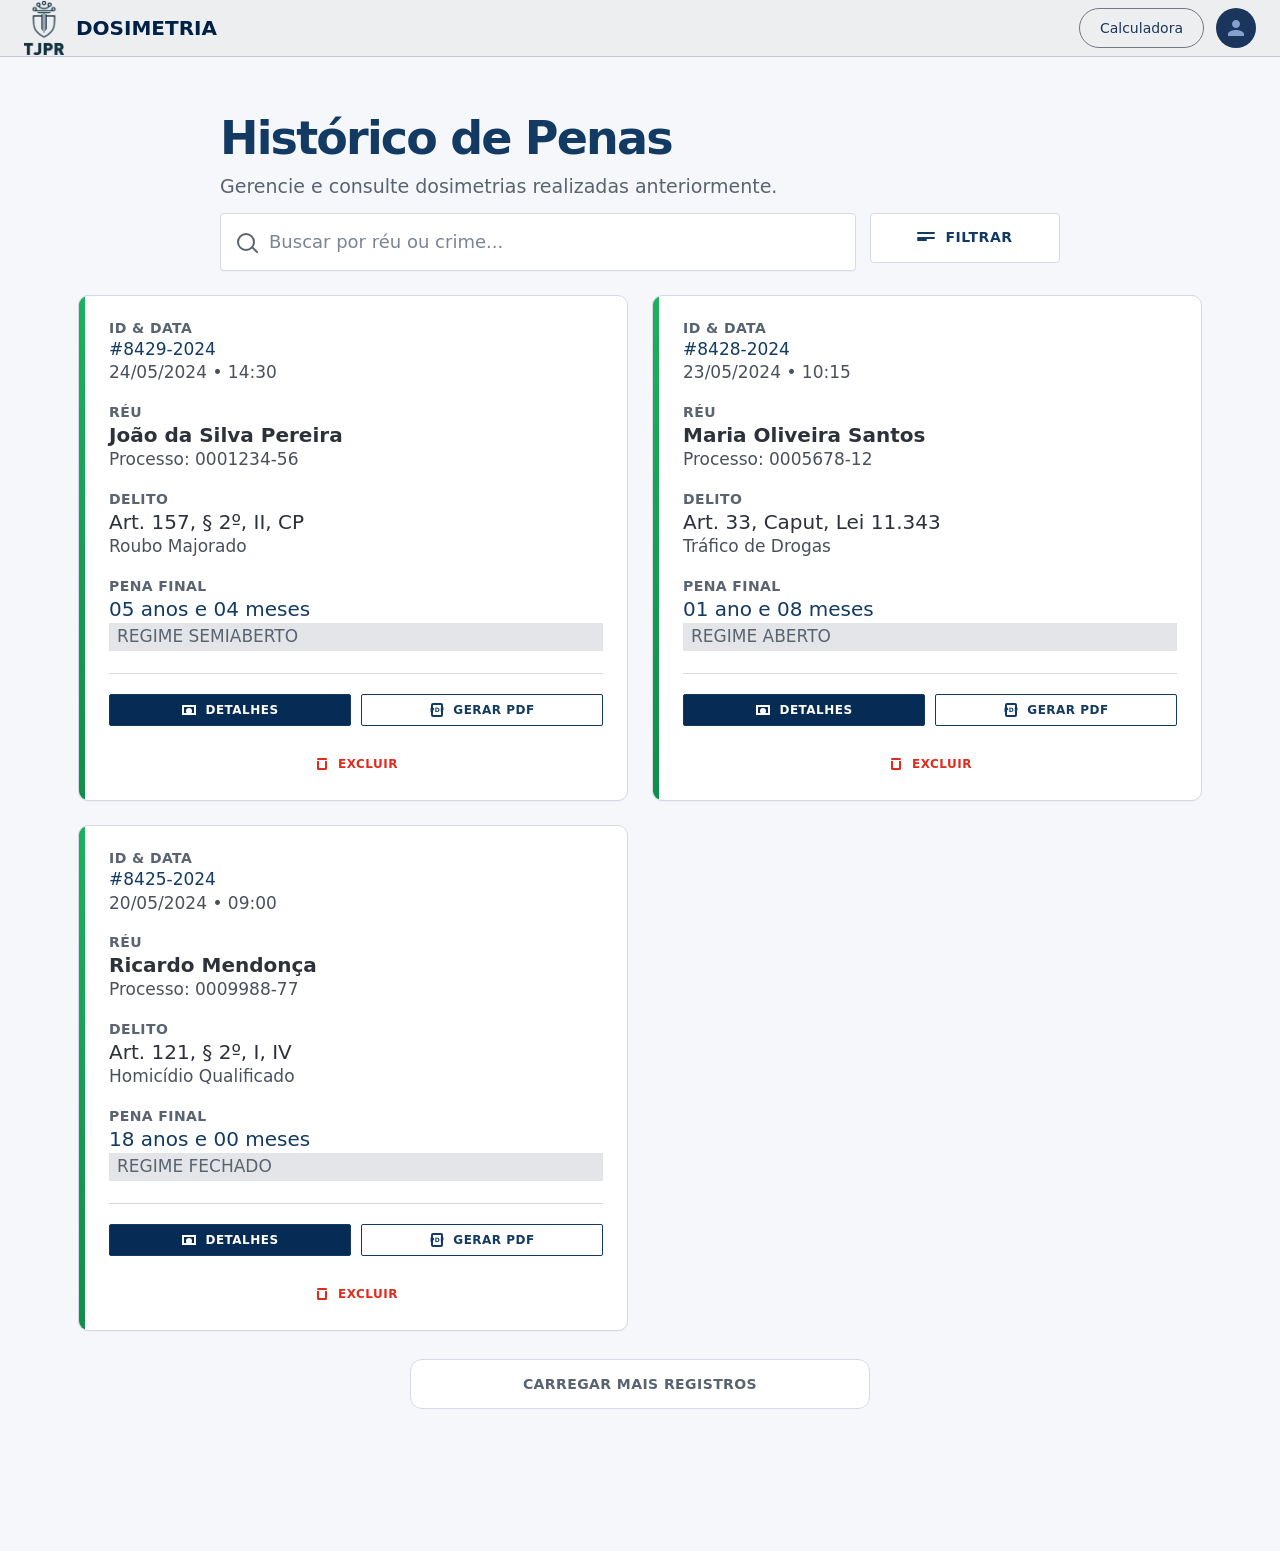
==== commit 05e32664: "Ajustes no padding" ====
--- a/histotrico.html
+++ b/histotrico.html
@@ -14,15 +14,15 @@
             <img src="assets/tj_logo.png" alt="Logo TJPR">
         </div>
         <div class="top-app-bar__title">
-            <a href="index.html" style="font-size: 16px; color: #1B365D; text-decoration: none;">DOSIMETRIA</a>
+            <span>DOSIMETRIA</span>
         </div>
     </div>
+
     <div class="top-app-bar__actions" aria-label="Ações da página">
         <a class="top-app-bar__action top-app-bar__action--outline" href="index.html">Calculadora</a>
     </div>
+
     <a class="top-app-bar__profile" href="perfil.html" aria-label="Perfil do magistrado">
-        <div class="top-app-bar__profile-text">
-        </div>
         <div class="top-app-bar__avatar">
             <span class="top-app-bar__avatar-icon" aria-hidden="true"></span>
         </div>
--- a/style.css
+++ b/style.css
@@ -464,26 +464,19 @@
    FOOTER
    ========================================================================== */
 .footer {
-  width: 100vw; /* Força o footer a ter a largura total da janela do navegador */
-  position: relative;
-  left: 50%;
-  right: 50%;
-  margin-left: -50vw;  /* Joga o início do footer para o extremo esquerdo da tela */
-  margin-right: -50vw; /* Joga o fim do footer para o extremo direito da tela */
-  
-  /* O padding-bottom extra (80px) garante espaço para a bottom-nav-bar no mobile */
+  width: 100%;
+  /* O padding-bottom extra (80px) garante que a bottom-nav-bar (se for fixa no mobile) não cubra o footer */
   padding: 32px 24px 80px 24px; 
   background-color: transparent;
-  border-top: 1px solid #E0E2E5; /* Esta linha agora vai se esticar por toda a tela! */
+  border-top: 1px solid #E0E2E5; /* Linha sutil para separar do main */
   font-family: Inter, system-ui, sans-serif;
   color: #44474E;
   font-size: 14px;
-  margin-top: 40px;
-  box-sizing: border-box;
+  margin-top: 32px;
 }
 
 .footer__content {
-  /* Alinha perfeitamente o conteúdo interno com o restante do seu projeto (.main-frame) */
+  /* Alinha com o main-frame que tem max-width: 1040px */
   width: min(100%, 1040px);
   margin: 0 auto;
   display: flex;
@@ -501,7 +494,7 @@
 }
 
 .footer__links a {
-  color: #1B365D; /* Azul escuro do TJPR */
+  color: #1B365D; /* Azul escuro do tema */
   text-decoration: none;
   font-weight: 600;
   transition: color 0.2s ease, text-decoration 0.2s ease;
@@ -538,14 +531,9 @@
     grid-column: 1 / -1;
   }
 
-  .footer {
-    padding: 32px 24px 40px 24px; 
-  }
-
   .footer__content {
-    flex-direction: row;
+    flex-wrap: wrap;
     justify-content: space-between;
-    text-align: left;
   }
 }
 body {
@@ -875,7 +863,7 @@
   width: 100%;
   max-width: 100%;
   min-height: 100vh;
-  padding: 0 0 88px;
+  padding: 80px 0 88px;
   background: #F5F7FA;
 }
 
@@ -1443,7 +1431,7 @@
   width: 100%;
   max-width: 100%;
   min-height: 100vh;
-  padding: 0 0 88px;
+  padding: 80px 0 88px;
   background: #F8F9FA;
 }
 
